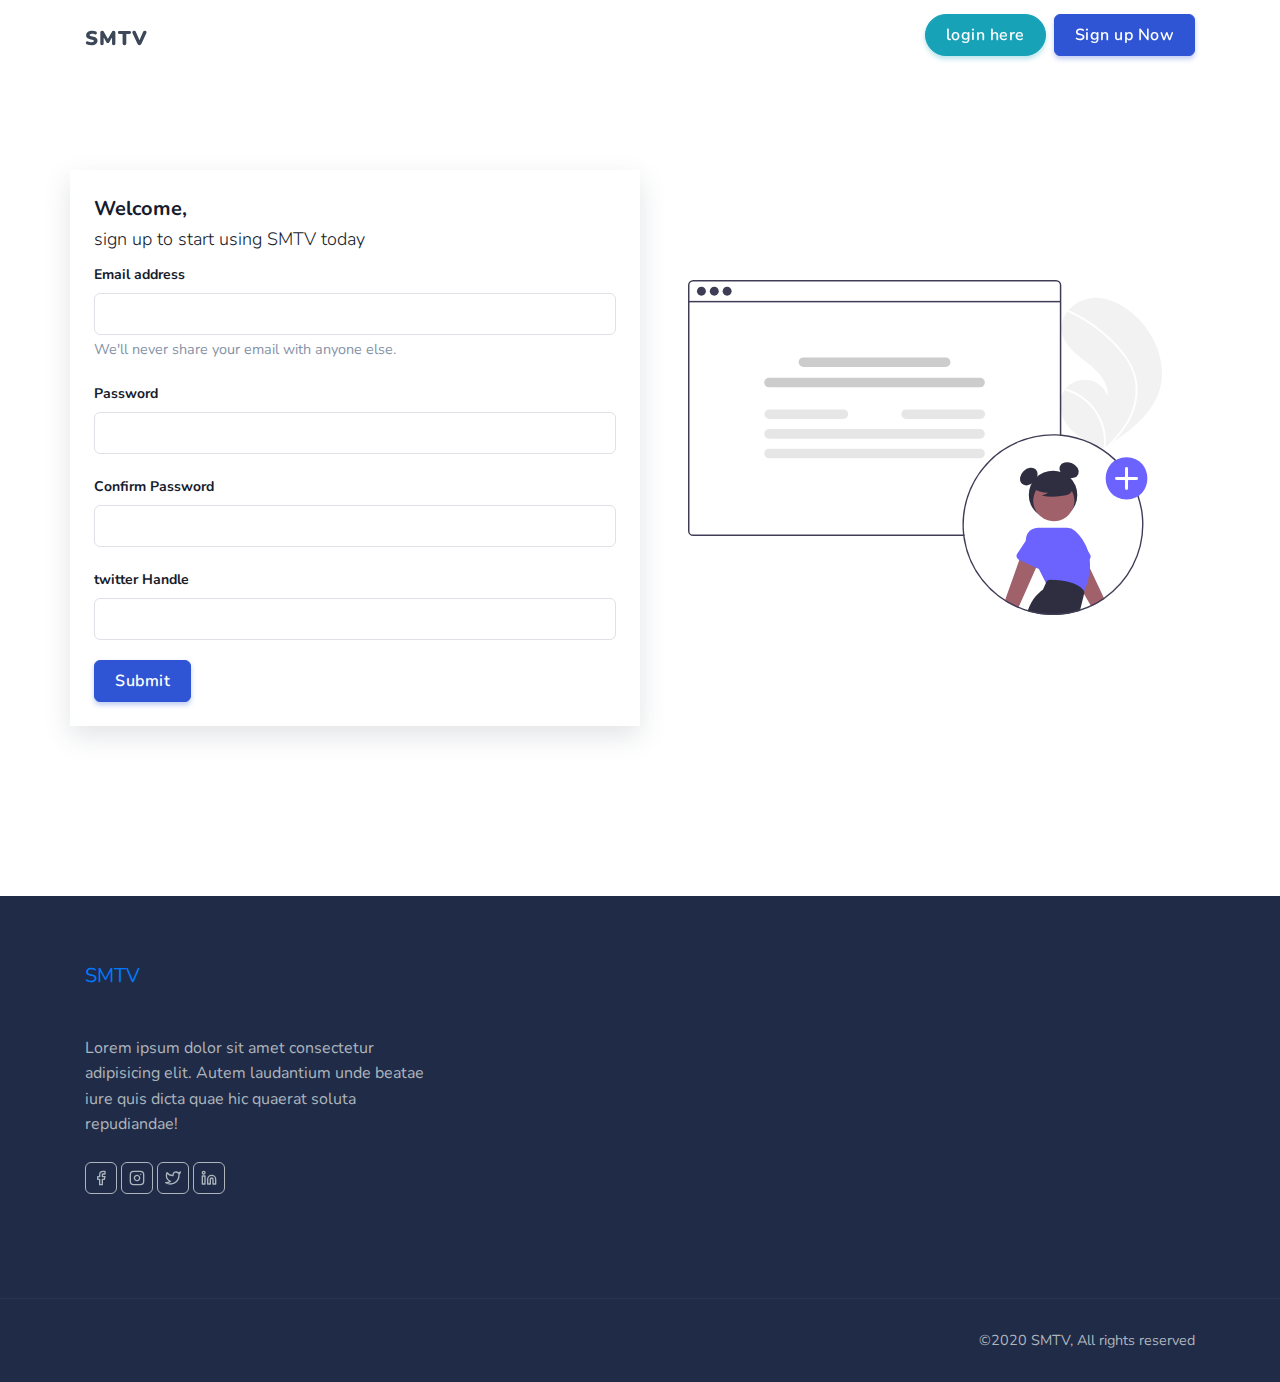
==== Auth.html @ 61b2b0f0 "no blank" ====
<!DOCTYPE html>
<html lang="en">

<head>
    <meta http-equiv="Content-Type" content="text/html; charset=UTF-8">
    <title>SMTV | Auth</title>
    <meta name="viewport" content="width=device-width, initial-scale=1.0">
    <!-- Bootstrap -->
    <link href="./SMTV_assets/bootstrap.min.css" rel="stylesheet" type="text/css">
    <!-- Icons -->
    <link rel="stylesheet" href="./icons/css/fontawesome-all.min.css">
    <!-- Slider -->
    <link rel="stylesheet" href="./SMTV_assets/owl.carousel.min.css">
    <link rel="stylesheet" href="./SMTV_assets/owl.theme.default.min.css">
    <!-- Main Css -->
    <link href="./Css/style.css" rel="stylesheet" type="text/css" id="theme-opt">
    <link href="./Css/default.css" rel="stylesheet" id="color-opt">
    <style>
        :root {
            --uim-primary-opacity: 1;
            --uim-secondary-opacity: 0.70;
            --uim-tertiary-opacity: 0.50;
            --uim-quaternary-opacity: 0.25;
            --uim-quinary-opacity: 0;
        }

        .uim-svg {
            display: inline-block;
            height: 1em;
            vertical-align: -0.125em;
            font-size: inherit;
            fill: var(--uim-color, currentColor);
        }

        .uim-svg svg {
            display: inline-block;
        }

        .uim-primary {
            opacity: var(--uim-primary-opacity);
        }

        .uim-secondary {
            opacity: var(--uim-secondary-opacity);
        }

        .uim-tertiary {
            opacity: var(--uim-tertiary-opacity);
        }

        .uim-quaternary {
            opacity: var(--uim-quaternary-opacity);
        }

        .uim-quinary {
            opacity: var(--uim-quinary-opacity);
        }
    </style>
</head>

<body style="overflow: visible;">
    <!-- Navbar STart -->
    <header id="topnav" class="defaultscroll sticky">
        <div class="container">
            <!-- Logo container-->
            <div>
                <a class="logo" href="./index.html">
                    <h1 class="navbar-brand font-weight-bolder">SMTV</h1>
                </a>
            </div>
            <div class="buy-button">
                <a href="#" class="btn btn-info rounded-pill mr-sm-1" v-if="login_btn" @click="to_login">login here</a>
                <a href="./Auth.html" class="btn btn-primary" v-else @click="to_sign_up">Sign up Now</a>
            </div>
            <!--end login button-->
            <!-- End Logo container-->
            <div class="menu-extras">
                <div class="menu-item">
                    <!-- Mobile menu toggle-->
                    <a class="navbar-toggle">
                        <div class="lines">
                            <span></span>
                            <span></span>
                            <span></span>
                        </div>
                    </a>
                    <!-- End mobile menu toggle-->
                </div>
            </div>

            <div id="navigation">
                <!-- Navigation Menu-->
                <ul class="navigation-menu">
                    <!-- <li><a href="#">Home</a></li> -->
                    <!-- <li><a href="#">Pricing</a></li>
                    <li><a href="#">About</a></li>
                    <li><a href="#">Contact</a></li> -->

                </ul>
                <!--end navigation menu-->
                <div class="buy-menu-btn d-none">
                    <a href="#" class="btn btn-info rounded-lg m-0">login here</a><br><br>
                    <a href="./Auth.html" class="btn btn-primary m-0">Sign up
                        Now</a>
                </div>
                <!--end login button-->
            </div>
            <!--end navigation-->
        </div>
        <!--end container-->
    </header>
    <!--end header-->
    <!-- Navbar End -->

    <!-- Hero Start -->
    <section class="bg-half-170 d-table w-100">
        <div class="container" id="app">
            <div class="row align-items-center">
                <div class="col-md-6 shadow-lg p-4" v-show="sign_up_con">
                 <h3 class="lead font-weight-bold">Welcome,<br>
                 <span class="small font-weight-light">sign up to start using SMTV today</span></h3>
                    <form>
                        <div class="form-group">
                            <label for="exampleInputEmail1">Email address</label>
                            <input type="email" class="form-control">
                            <small id="emailHelp" class="form-text text-muted">We'll never share your email with anyone else.</small>
                        </div>
                        <div class="form-group">
                            <label for="exampleInputPassword1">Password</label>
                            <input type="password" class="form-control">
                        </div>
                        <div class="form-group">
                            <label for="exampleInputPassword1">Confirm Password</label>
                            <input type="password" class="form-control" >
                        </div>
                        <div class="form-group">
                            <label for="exampleInputPassword1">twitter Handle</label>
                            <input type="text" class="form-control" >
                        </div>
                        
                        <button type="submit" class="btn btn-primary">Submit</button>
                    </form>
                </div>
                <!--end col for sign up-->

                 <div class="col-md-6 shadow-lg p-4" v-show="login_con">
                 <h3 class="lead font-weight-bold">Hello,<br>
                 <span class="small font-weight-light">Login to start using SMTV today</span></h3>
                    <form>
                        <div class="form-group">
                            <label for="exampleInputEmail1">Email address</label>
                            <input type="email" class="form-control">
                        </div>
                        <div class="form-group">
                            <label for="exampleInputPassword1">Password</label>
                            <input type="password" class="form-control">
                        </div>
                        
                        <button type="submit" class="btn btn-info">Login</button>
                    </form>
                </div>
                <!--end col for log in-->

                <div class="col-md-6 p-5">
                    <img src="./images/undraw_Add_user_re_5oib.svg" class="img-fluid" alt="">
                </div>
                <!--end col-->
            </div>
            <!--end row-->
        </div>
        <!--end container-->
    </section>
    <!--end section-->
  

    <!-- Footer Start -->
    <footer class="footer">
        <div class="container">
            <div class="row">
                <div class="col-lg-4 col-12 mb-0 mb-md-4 pb-0 pb-md-2">
                    <a href="./index.html" class="logo-footer">
                        <p class="navbar-brand">SMTV</p>
                    </a>
                    <p class="mt-4">Lorem ipsum dolor sit amet consectetur adipisicing elit. Autem laudantium unde
                        beatae iure quis dicta quae hic quaerat soluta repudiandae!</p>
                    <ul class="list-unstyled social-icon social mb-0 mt-4">
                        <li class="list-inline-item"><a href="javascript:void(0)" class="rounded"><svg
                                    xmlns="http://www.w3.org/2000/svg" width="24" height="24" viewBox="0 0 24 24"
                                    fill="none" stroke="currentColor" stroke-width="2" stroke-linecap="round"
                                    stroke-linejoin="round" class="feather feather-facebook fea icon-sm fea-social">
                                    <path d="M18 2h-3a5 5 0 0 0-5 5v3H7v4h3v8h4v-8h3l1-4h-4V7a1 1 0 0 1 1-1h3z"></path>
                                </svg></a></li>
                        <li class="list-inline-item"><a href="javascript:void(0)" class="rounded"><svg
                                    xmlns="http://www.w3.org/2000/svg" width="24" height="24" viewBox="0 0 24 24"
                                    fill="none" stroke="currentColor" stroke-width="2" stroke-linecap="round"
                                    stroke-linejoin="round" class="feather feather-instagram fea icon-sm fea-social">
                                    <rect x="2" y="2" width="20" height="20" rx="5" ry="5"></rect>
                                    <path d="M16 11.37A4 4 0 1 1 12.63 8 4 4 0 0 1 16 11.37z"></path>
                                    <line x1="17.5" y1="6.5" x2="17.51" y2="6.5"></line>
                                </svg></a></li>
                        <li class="list-inline-item"><a href="javascript:void(0)" class="rounded"><svg
                                    xmlns="http://www.w3.org/2000/svg" width="24" height="24" viewBox="0 0 24 24"
                                    fill="none" stroke="currentColor" stroke-width="2" stroke-linecap="round"
                                    stroke-linejoin="round" class="feather feather-twitter fea icon-sm fea-social">
                                    <path
                                        d="M23 3a10.9 10.9 0 0 1-3.14 1.53 4.48 4.48 0 0 0-7.86 3v1A10.66 10.66 0 0 1 3 4s-4 9 5 13a11.64 11.64 0 0 1-7 2c9 5 20 0 20-11.5a4.5 4.5 0 0 0-.08-.83A7.72 7.72 0 0 0 23 3z">
                                    </path>
                                </svg></a></li>
                        <li class="list-inline-item"><a href="javascript:void(0)" class="rounded"><svg
                                    xmlns="http://www.w3.org/2000/svg" width="24" height="24" viewBox="0 0 24 24"
                                    fill="none" stroke="currentColor" stroke-width="2" stroke-linecap="round"
                                    stroke-linejoin="round" class="feather feather-linkedin fea icon-sm fea-social">
                                    <path
                                        d="M16 8a6 6 0 0 1 6 6v7h-4v-7a2 2 0 0 0-2-2 2 2 0 0 0-2 2v7h-4v-7a6 6 0 0 1 6-6z">
                                    </path>
                                    <rect x="2" y="9" width="4" height="12"></rect>
                                    <circle cx="4" cy="4" r="2"></circle>
                                </svg></a></li>
                    </ul>
                    <!--end icon-->
                </div>
                <!--end col-->

                <!--end col-->
            </div>
            <!--end row-->
        </div>
        <!--end container-->
    </footer>
    <!--end footer-->
    <footer class="footer footer-bar">
        <div class="container text-center">
            <div class="row align-items-center">
                <div class="col-sm-12">
                    <div class="text-sm-right">
                        <p class="mb-0 small">©2020 SMTV, All rights reserved</p>
                    </div>
                </div>
                <!--end col-->


                <!--end col-->
            </div>
            <!--end row-->
        </div>
        <!--end container-->
    </footer>
    <!--end footer-->
    <!-- Footer End -->




    <!-- javascript -->
    <script src="./SMTV_assets/jquery-3.5.1.min.js.download"></script>
    <script src="./SMTV_assets/bootstrap.bundle.min.js.download">
    </script>
    <script src="./SMTV_assets/jquery.easing.min.js.download"></script>
    <script src="./SMTV_assets/scrollspy.min.js.download"></script>
    <!-- SLIDER -->
    <script src="./SMTV_assets/owl.carousel.min.js.download"></script>
    <script src="./SMTV_assets/owl.init.js.download"></script>
    <!-- Icons -->
    <script src="./SMTV_assets/feather.min.js.download"></script>
    <script src="./SMTV_assets/bundle.js.download"></script>
    <!-- Switcher -->
    <script src="./SMTV_assets/switcher.js.download"></script>
    <!-- Main Js -->
    <script src="./SMTV_assets/app.js.download"></script>
    <script src="./js/vue.js"></script>
    <script src="./js/spine.js"></script>

</body>

</html>
---- Css/style.css ----
@import url("https://fonts.googleapis.com/css?family=Nunito:300,400,600,700&display=swap");
.bg-primary {
  background-color: #2f55d4 !important;
}

.bg-soft-primary {
  background-color: rgba(47, 85, 212, 0.2) !important;
  border: 1px solid rgba(47, 85, 212, 0.2) !important;
  color: #2f55d4 !important;
}

.text-primary {
  color: #2f55d4 !important;
}

a {
  -webkit-transition: all 0.5s ease;
  transition: all 0.5s ease;
}

a.text-primary:hover, a.text-primary:focus {
  color: #284bc1 !important;
}

.bg-secondary {
  background-color: #5a6d90 !important;
}

.bg-soft-secondary {
  background-color: rgba(90, 109, 144, 0.2) !important;
  border: 1px solid rgba(90, 109, 144, 0.2) !important;
  color: #5a6d90 !important;
}

.text-secondary {
  color: #5a6d90 !important;
}

a {
  -webkit-transition: all 0.5s ease;
  transition: all 0.5s ease;
}

a.text-secondary:hover, a.text-secondary:focus {
  color: #506180 !important;
}

.bg-success {
  background-color: #2eca8b !important;
}

.bg-soft-success {
  background-color: rgba(46, 202, 139, 0.2) !important;
  border: 1px solid rgba(46, 202, 139, 0.2) !important;
  color: #2eca8b !important;
}

.text-success {
  color: #2eca8b !important;
}

a {
  -webkit-transition: all 0.5s ease;
  transition: all 0.5s ease;
}

a.text-success:hover, a.text-success:focus {
  color: #29b57d !important;
}

.bg-warning {
  background-color: #f17425 !important;
}

.bg-soft-warning {
  background-color: rgba(241, 116, 37, 0.2) !important;
  border: 1px solid rgba(241, 116, 37, 0.2) !important;
  color: #f17425 !important;
}

.text-warning {
  color: #f17425 !important;
}

a {
  -webkit-transition: all 0.5s ease;
  transition: all 0.5s ease;
}

a.text-warning:hover, a.text-warning:focus {
  color: #ed650f !important;
}

.bg-info {
  background-color: #17a2b8 !important;
}

.bg-soft-info {
  background-color: rgba(23, 162, 184, 0.2) !important;
  border: 1px solid rgba(23, 162, 184, 0.2) !important;
  color: #17a2b8 !important;
}

.text-info {
  color: #17a2b8 !important;
}

a {
  -webkit-transition: all 0.5s ease;
  transition: all 0.5s ease;
}

a.text-info:hover, a.text-info:focus {
  color: #148ea1 !important;
}

.bg-danger {
  background-color: #e43f52 !important;
}

.bg-soft-danger {
  background-color: rgba(228, 63, 82, 0.2) !important;
  border: 1px solid rgba(228, 63, 82, 0.2) !important;
  color: #e43f52 !important;
}

.text-danger {
  color: #e43f52 !important;
}

a {
  -webkit-transition: all 0.5s ease;
  transition: all 0.5s ease;
}

a.text-danger:hover, a.text-danger:focus {
  color: #e1293e !important;
}

.bg-dark {
  background-color: #3c4858 !important;
}

.bg-soft-dark {
  background-color: rgba(60, 72, 88, 0.2) !important;
  border: 1px solid rgba(60, 72, 88, 0.2) !important;
  color: #3c4858 !important;
}

.text-dark {
  color: #3c4858 !important;
}

a {
  -webkit-transition: all 0.5s ease;
  transition: all 0.5s ease;
}

a.text-dark:hover, a.text-dark:focus {
  color: #323c49 !important;
}

.bg-muted {
  background-color: #8492a6 !important;
}

.bg-soft-muted {
  background-color: rgba(132, 146, 166, 0.2) !important;
  border: 1px solid rgba(132, 146, 166, 0.2) !important;
  color: #8492a6 !important;
}

.text-muted {
  color: #8492a6 !important;
}

a {
  -webkit-transition: all 0.5s ease;
  transition: all 0.5s ease;
}

a.text-muted:hover, a.text-muted:focus {
  color: #75859b !important;
}

.bg-light {
  background-color: #f8f9fc !important;
}

.bg-soft-light {
  background-color: rgba(248, 249, 252, 0.2) !important;
  border: 1px solid rgba(248, 249, 252, 0.2) !important;
  color: #f8f9fc !important;
}

.text-light {
  color: #f8f9fc !important;
}

a {
  -webkit-transition: all 0.5s ease;
  transition: all 0.5s ease;
}

a.text-light:hover, a.text-light:focus {
  color: #e6eaf4 !important;
}

.bg-blue {
  background-color: #2f55d4 !important;
}

.bg-soft-blue {
  background-color: rgba(47, 85, 212, 0.2) !important;
  border: 1px solid rgba(47, 85, 212, 0.2) !important;
  color: #2f55d4 !important;
}

.text-blue {
  color: #2f55d4 !important;
}

a {
  -webkit-transition: all 0.5s ease;
  transition: all 0.5s ease;
}

a.text-blue:hover, a.text-blue:focus {
  color: #284bc1 !important;
}

.bg-footer {
  background-color: #202b47 !important;
}

.bg-soft-footer {
  background-color: rgba(32, 41, 66, 0.2) !important;
  border: 1px solid rgba(32, 41, 66, 0.2) !important;
  color: #202b47 !important;
}

.text-footer {
  color: #202b47 !important;
}

a {
  -webkit-transition: all 0.5s ease;
  transition: all 0.5s ease;
}

a.text-footer:hover, a.text-footer:focus {
  color: #181e30 !important;
}

.bg-black {
  background: #161c2d !important;
}

.list-inline-item:not(:last-child) {
  margin-right: 0px;
  margin-bottom: 5px;
}

.rounded {
  border-radius: 6px !important;
}

.rounded-top {
  border-top-left-radius: 6px !important;
  border-top-right-radius: 6px !important;
}

.rounded-left {
  border-top-left-radius: 6px !important;
  border-bottom-left-radius: 6px !important;
}

.rounded-bottom {
  border-bottom-left-radius: 6px !important;
  border-bottom-right-radius: 6px !important;
}

.rounded-right {
  border-top-right-radius: 6px !important;
  border-bottom-right-radius: 6px !important;
}

.rounded-md {
  border-radius: 10px !important;
}

.rounded-lg {
  border-radius: 30px !important;
}

.border {
  border: 1px solid #e9ecef !important;
}

.border-top {
  border-top: 1px solid #e9ecef !important;
}

.border-bottom {
  border-bottom: 1px solid #e9ecef !important;
}

.border-left {
  border-left: 1px solid #e9ecef !important;
}

.border-right {
  border-right: 1px solid #e9ecef !important;
}

.small, small {
  font-size: 90%;
}

.card .card-body {
  padding: 1.5rem;
}

.component-wrapper .title {
  font-size: 20px;
}

.component-wrapper.sticky-bar li {
  margin-bottom: 6px;
}

.component-wrapper.sticky-bar li:last-child {
  margin-bottom: 0px !important;
}

.component-wrapper.sticky-bar li a {
  -webkit-transition: all 0.5s ease;
  transition: all 0.5s ease;
}

.component-wrapper.sticky-bar li a:hover, .component-wrapper.sticky-bar li a:focus {
  color: #2f55d4 !important;
}

.btn-primary {
  background-color: #2f55d4 !important;
  border: 1px solid #2f55d4 !important;
  color: #ffffff !important;
  -webkit-box-shadow: 0 3px 5px 0 rgba(47, 85, 212, 0.3);
          box-shadow: 0 3px 5px 0 rgba(47, 85, 212, 0.3);
}

.btn-primary:hover, .btn-primary:focus, .btn-primary:active, .btn-primary.active, .btn-primary.focus {
  background-color: #2443ac !important;
  border-color: #2443ac !important;
  color: #ffffff !important;
}

.btn-soft-primary {
  background-color: rgba(47, 85, 212, 0.2) !important;
  border: 1px solid rgba(47, 85, 212, 0.2) !important;
  color: #2f55d4 !important;
  -webkit-box-shadow: 0 3px 5px 0 rgba(47, 85, 212, 0.3);
          box-shadow: 0 3px 5px 0 rgba(47, 85, 212, 0.3);
}

.btn-soft-primary:hover, .btn-soft-primary:focus, .btn-soft-primary:active, .btn-soft-primary.active, .btn-soft-primary.focus {
  background-color: #2f55d4 !important;
  border-color: #2f55d4 !important;
  color: #ffffff !important;
}

.btn-outline-primary {
  border: 1px solid #2f55d4;
  color: #2f55d4;
  background-color: transparent;
}

.btn-outline-primary:hover, .btn-outline-primary:focus, .btn-outline-primary:active, .btn-outline-primary.active, .btn-outline-primary.focus, .btn-outline-primary:not(:disabled):not(.disabled):active {
  background-color: #2f55d4;
  border-color: #2f55d4;
  color: #ffffff !important;
  -webkit-box-shadow: 0 3px 5px 0 rgba(47, 85, 212, 0.3);
          box-shadow: 0 3px 5px 0 rgba(47, 85, 212, 0.3);
}

.btn-secondary {
  background-color: #5a6d90 !important;
  border: 1px solid #5a6d90 !important;
  color: #ffffff !important;
  -webkit-box-shadow: 0 3px 5px 0 rgba(90, 109, 144, 0.3);
          box-shadow: 0 3px 5px 0 rgba(90, 109, 144, 0.3);
}

.btn-secondary:hover, .btn-secondary:focus, .btn-secondary:active, .btn-secondary.active, .btn-secondary.focus {
  background-color: #465571 !important;
  border-color: #465571 !important;
  color: #ffffff !important;
}

.btn-soft-secondary {
  background-color: rgba(90, 109, 144, 0.2) !important;
  border: 1px solid rgba(90, 109, 144, 0.2) !important;
  color: #5a6d90 !important;
  -webkit-box-shadow: 0 3px 5px 0 rgba(90, 109, 144, 0.3);
          box-shadow: 0 3px 5px 0 rgba(90, 109, 144, 0.3);
}

.btn-soft-secondary:hover, .btn-soft-secondary:focus, .btn-soft-secondary:active, .btn-soft-secondary.active, .btn-soft-secondary.focus {
  background-color: #5a6d90 !important;
  border-color: #5a6d90 !important;
  color: #ffffff !important;
}

.btn-outline-secondary {
  border: 1px solid #5a6d90;
  color: #5a6d90;
  background-color: transparent;
}

.btn-outline-secondary:hover, .btn-outline-secondary:focus, .btn-outline-secondary:active, .btn-outline-secondary.active, .btn-outline-secondary.focus, .btn-outline-secondary:not(:disabled):not(.disabled):active {
  background-color: #5a6d90;
  border-color: #5a6d90;
  color: #ffffff !important;
  -webkit-box-shadow: 0 3px 5px 0 rgba(90, 109, 144, 0.3);
          box-shadow: 0 3px 5px 0 rgba(90, 109, 144, 0.3);
}

.btn-success {
  background-color: #2eca8b !important;
  border: 1px solid #2eca8b !important;
  color: #ffffff !important;
  -webkit-box-shadow: 0 3px 5px 0 rgba(46, 202, 139, 0.3);
          box-shadow: 0 3px 5px 0 rgba(46, 202, 139, 0.3);
}

.btn-success:hover, .btn-success:focus, .btn-success:active, .btn-success.active, .btn-success.focus {
  background-color: #25a06e !important;
  border-color: #25a06e !important;
  color: #ffffff !important;
}

.btn-soft-success {
  background-color: rgba(46, 202, 139, 0.2) !important;
  border: 1px solid rgba(46, 202, 139, 0.2) !important;
  color: #2eca8b !important;
  -webkit-box-shadow: 0 3px 5px 0 rgba(46, 202, 139, 0.3);
          box-shadow: 0 3px 5px 0 rgba(46, 202, 139, 0.3);
}

.btn-soft-success:hover, .btn-soft-success:focus, .btn-soft-success:active, .btn-soft-success.active, .btn-soft-success.focus {
  background-color: #2eca8b !important;
  border-color: #2eca8b !important;
  color: #ffffff !important;
}

.btn-outline-success {
  border: 1px solid #2eca8b;
  color: #2eca8b;
  background-color: transparent;
}

.btn-outline-success:hover, .btn-outline-success:focus, .btn-outline-success:active, .btn-outline-success.active, .btn-outline-success.focus, .btn-outline-success:not(:disabled):not(.disabled):active {
  background-color: #2eca8b;
  border-color: #2eca8b;
  color: #ffffff !important;
  -webkit-box-shadow: 0 3px 5px 0 rgba(46, 202, 139, 0.3);
          box-shadow: 0 3px 5px 0 rgba(46, 202, 139, 0.3);
}

.btn-warning {
  background-color: #f17425 !important;
  border: 1px solid #f17425 !important;
  color: #ffffff !important;
  -webkit-box-shadow: 0 3px 5px 0 rgba(241, 116, 37, 0.3);
          box-shadow: 0 3px 5px 0 rgba(241, 116, 37, 0.3);
}

.btn-warning:hover, .btn-warning:focus, .btn-warning:active, .btn-warning.active, .btn-warning.focus {
  background-color: #d55b0e !important;
  border-color: #d55b0e !important;
  color: #ffffff !important;
}

.btn-soft-warning {
  background-color: rgba(241, 116, 37, 0.2) !important;
  border: 1px solid rgba(241, 116, 37, 0.2) !important;
  color: #f17425 !important;
  -webkit-box-shadow: 0 3px 5px 0 rgba(241, 116, 37, 0.3);
          box-shadow: 0 3px 5px 0 rgba(241, 116, 37, 0.3);
}

.btn-soft-warning:hover, .btn-soft-warning:focus, .btn-soft-warning:active, .btn-soft-warning.active, .btn-soft-warning.focus {
  background-color: #f17425 !important;
  border-color: #f17425 !important;
  color: #ffffff !important;
}

.btn-outline-warning {
  border: 1px solid #f17425;
  color: #f17425;
  background-color: transparent;
}

.btn-outline-warning:hover, .btn-outline-warning:focus, .btn-outline-warning:active, .btn-outline-warning.active, .btn-outline-warning.focus, .btn-outline-warning:not(:disabled):not(.disabled):active {
  background-color: #f17425;
  border-color: #f17425;
  color: #ffffff !important;
  -webkit-box-shadow: 0 3px 5px 0 rgba(241, 116, 37, 0.3);
          box-shadow: 0 3px 5px 0 rgba(241, 116, 37, 0.3);
}

.btn-info {
  background-color: #17a2b8 !important;
  border: 1px solid #17a2b8 !important;
  color: #ffffff !important;
  -webkit-box-shadow: 0 3px 5px 0 rgba(23, 162, 184, 0.3);
          box-shadow: 0 3px 5px 0 rgba(23, 162, 184, 0.3);
}

.btn-info:hover, .btn-info:focus, .btn-info:active, .btn-info.active, .btn-info.focus {
  background-color: #117a8b !important;
  border-color: #117a8b !important;
  color: #ffffff !important;
}

.btn-soft-info {
  background-color: rgba(23, 162, 184, 0.2) !important;
  border: 1px solid rgba(23, 162, 184, 0.2) !important;
  color: #17a2b8 !important;
  -webkit-box-shadow: 0 3px 5px 0 rgba(23, 162, 184, 0.3);
          box-shadow: 0 3px 5px 0 rgba(23, 162, 184, 0.3);
}

.btn-soft-info:hover, .btn-soft-info:focus, .btn-soft-info:active, .btn-soft-info.active, .btn-soft-info.focus {
  background-color: #17a2b8 !important;
  border-color: #17a2b8 !important;
  color: #ffffff !important;
}

.btn-outline-info {
  border: 1px solid #17a2b8;
  color: #17a2b8;
  background-color: transparent;
}

.btn-outline-info:hover, .btn-outline-info:focus, .btn-outline-info:active, .btn-outline-info.active, .btn-outline-info.focus, .btn-outline-info:not(:disabled):not(.disabled):active {
  background-color: #17a2b8;
  border-color: #17a2b8;
  color: #ffffff !important;
  -webkit-box-shadow: 0 3px 5px 0 rgba(23, 162, 184, 0.3);
          box-shadow: 0 3px 5px 0 rgba(23, 162, 184, 0.3);
}

.btn-danger {
  background-color: #e43f52 !important;
  border: 1px solid #e43f52 !important;
  color: #ffffff !important;
  -webkit-box-shadow: 0 3px 5px 0 rgba(228, 63, 82, 0.3);
          box-shadow: 0 3px 5px 0 rgba(228, 63, 82, 0.3);
}

.btn-danger:hover, .btn-danger:focus, .btn-danger:active, .btn-danger.active, .btn-danger.focus {
  background-color: #d21e32 !important;
  border-color: #d21e32 !important;
  color: #ffffff !important;
}

.btn-soft-danger {
  background-color: rgba(228, 63, 82, 0.2) !important;
  border: 1px solid rgba(228, 63, 82, 0.2) !important;
  color: #e43f52 !important;
  -webkit-box-shadow: 0 3px 5px 0 rgba(228, 63, 82, 0.3);
          box-shadow: 0 3px 5px 0 rgba(228, 63, 82, 0.3);
}

.btn-soft-danger:hover, .btn-soft-danger:focus, .btn-soft-danger:active, .btn-soft-danger.active, .btn-soft-danger.focus {
  background-color: #e43f52 !important;
  border-color: #e43f52 !important;
  color: #ffffff !important;
}

.btn-outline-danger {
  border: 1px solid #e43f52;
  color: #e43f52;
  background-color: transparent;
}

.btn-outline-danger:hover, .btn-outline-danger:focus, .btn-outline-danger:active, .btn-outline-danger.active, .btn-outline-danger.focus, .btn-outline-danger:not(:disabled):not(.disabled):active {
  background-color: #e43f52;
  border-color: #e43f52;
  color: #ffffff !important;
  -webkit-box-shadow: 0 3px 5px 0 rgba(228, 63, 82, 0.3);
          box-shadow: 0 3px 5px 0 rgba(228, 63, 82, 0.3);
}

.btn-dark {
  background-color: #3c4858 !important;
  border: 1px solid #3c4858 !important;
  color: #ffffff !important;
  -webkit-box-shadow: 0 3px 5px 0 rgba(60, 72, 88, 0.3);
          box-shadow: 0 3px 5px 0 rgba(60, 72, 88, 0.3);
}

.btn-dark:hover, .btn-dark:focus, .btn-dark:active, .btn-dark.active, .btn-dark.focus {
  background-color: #272f3a !important;
  border-color: #272f3a !important;
  color: #ffffff !important;
}

.btn-soft-dark {
  background-color: rgba(60, 72, 88, 0.2) !important;
  border: 1px solid rgba(60, 72, 88, 0.2) !important;
  color: #3c4858 !important;
  -webkit-box-shadow: 0 3px 5px 0 rgba(60, 72, 88, 0.3);
          box-shadow: 0 3px 5px 0 rgba(60, 72, 88, 0.3);
}

.btn-soft-dark:hover, .btn-soft-dark:focus, .btn-soft-dark:active, .btn-soft-dark.active, .btn-soft-dark.focus {
  background-color: #3c4858 !important;
  border-color: #3c4858 !important;
  color: #ffffff !important;
}

.btn-outline-dark {
  border: 1px solid #3c4858;
  color: #3c4858;
  background-color: transparent;
}

.btn-outline-dark:hover, .btn-outline-dark:focus, .btn-outline-dark:active, .btn-outline-dark.active, .btn-outline-dark.focus, .btn-outline-dark:not(:disabled):not(.disabled):active {
  background-color: #3c4858;
  border-color: #3c4858;
  color: #ffffff !important;
  -webkit-box-shadow: 0 3px 5px 0 rgba(60, 72, 88, 0.3);
          box-shadow: 0 3px 5px 0 rgba(60, 72, 88, 0.3);
}

.btn-muted {
  background-color: #8492a6 !important;
  border: 1px solid #8492a6 !important;
  color: #ffffff !important;
  -webkit-box-shadow: 0 3px 5px 0 rgba(132, 146, 166, 0.3);
          box-shadow: 0 3px 5px 0 rgba(132, 146, 166, 0.3);
}

.btn-muted:hover, .btn-muted:focus, .btn-muted:active, .btn-muted.active, .btn-muted.focus {
  background-color: #68788f !important;
  border-color: #68788f !important;
  color: #ffffff !important;
}

.btn-soft-muted {
  background-color: rgba(132, 146, 166, 0.2) !important;
  border: 1px solid rgba(132, 146, 166, 0.2) !important;
  color: #8492a6 !important;
  -webkit-box-shadow: 0 3px 5px 0 rgba(132, 146, 166, 0.3);
          box-shadow: 0 3px 5px 0 rgba(132, 146, 166, 0.3);
}

.btn-soft-muted:hover, .btn-soft-muted:focus, .btn-soft-muted:active, .btn-soft-muted.active, .btn-soft-muted.focus {
  background-color: #8492a6 !important;
  border-color: #8492a6 !important;
  color: #ffffff !important;
}

.btn-outline-muted {
  border: 1px solid #8492a6;
  color: #8492a6;
  background-color: transparent;
}

.btn-outline-muted:hover, .btn-outline-muted:focus, .btn-outline-muted:active, .btn-outline-muted.active, .btn-outline-muted.focus, .btn-outline-muted:not(:disabled):not(.disabled):active {
  background-color: #8492a6;
  border-color: #8492a6;
  color: #ffffff !important;
  -webkit-box-shadow: 0 3px 5px 0 rgba(132, 146, 166, 0.3);
          box-shadow: 0 3px 5px 0 rgba(132, 146, 166, 0.3);
}

.btn-light {
  background-color: #f8f9fc !important;
  border: 1px solid #f8f9fc !important;
  color: #ffffff !important;
  -webkit-box-shadow: 0 3px 5px 0 rgba(248, 249, 252, 0.3);
          box-shadow: 0 3px 5px 0 rgba(248, 249, 252, 0.3);
}

.btn-light:hover, .btn-light:focus, .btn-light:active, .btn-light.active, .btn-light.focus {
  background-color: #d4daed !important;
  border-color: #d4daed !important;
  color: #ffffff !important;
}

.btn-soft-light {
  background-color: rgba(248, 249, 252, 0.2) !important;
  border: 1px solid rgba(248, 249, 252, 0.2) !important;
  color: #f8f9fc !important;
  -webkit-box-shadow: 0 3px 5px 0 rgba(248, 249, 252, 0.3);
          box-shadow: 0 3px 5px 0 rgba(248, 249, 252, 0.3);
}

.btn-soft-light:hover, .btn-soft-light:focus, .btn-soft-light:active, .btn-soft-light.active, .btn-soft-light.focus {
  background-color: #f8f9fc !important;
  border-color: #f8f9fc !important;
  color: #ffffff !important;
}

.btn-outline-light {
  border: 1px solid #f8f9fc;
  color: #f8f9fc;
  background-color: transparent;
}

.btn-outline-light:hover, .btn-outline-light:focus, .btn-outline-light:active, .btn-outline-light.active, .btn-outline-light.focus, .btn-outline-light:not(:disabled):not(.disabled):active {
  background-color: #f8f9fc;
  border-color: #f8f9fc;
  color: #ffffff !important;
  -webkit-box-shadow: 0 3px 5px 0 rgba(248, 249, 252, 0.3);
          box-shadow: 0 3px 5px 0 rgba(248, 249, 252, 0.3);
}

.btn-blue {
  background-color: #2f55d4 !important;
  border: 1px solid #2f55d4 !important;
  color: #ffffff !important;
  -webkit-box-shadow: 0 3px 5px 0 rgba(47, 85, 212, 0.3);
          box-shadow: 0 3px 5px 0 rgba(47, 85, 212, 0.3);
}

.btn-blue:hover, .btn-blue:focus, .btn-blue:active, .btn-blue.active, .btn-blue.focus {
  background-color: #2443ac !important;
  border-color: #2443ac !important;
  color: #ffffff !important;
}

.btn-soft-blue {
  background-color: rgba(47, 85, 212, 0.2) !important;
  border: 1px solid rgba(47, 85, 212, 0.2) !important;
  color: #2f55d4 !important;
  -webkit-box-shadow: 0 3px 5px 0 rgba(47, 85, 212, 0.3);
          box-shadow: 0 3px 5px 0 rgba(47, 85, 212, 0.3);
}

.btn-soft-blue:hover, .btn-soft-blue:focus, .btn-soft-blue:active, .btn-soft-blue.active, .btn-soft-blue.focus {
  background-color: #2f55d4 !important;
  border-color: #2f55d4 !important;
  color: #ffffff !important;
}

.btn-outline-blue {
  border: 1px solid #2f55d4;
  color: #2f55d4;
  background-color: transparent;
}

.btn-outline-blue:hover, .btn-outline-blue:focus, .btn-outline-blue:active, .btn-outline-blue.active, .btn-outline-blue.focus, .btn-outline-blue:not(:disabled):not(.disabled):active {
  background-color: #2f55d4;
  border-color: #2f55d4;
  color: #ffffff !important;
  -webkit-box-shadow: 0 3px 5px 0 rgba(47, 85, 212, 0.3);
          box-shadow: 0 3px 5px 0 rgba(47, 85, 212, 0.3);
}

.btn-footer {
  background-color: #202b47 !important;
  border: 1px solid #202b47 !important;
  color: #ffffff !important;
  -webkit-box-shadow: 0 3px 5px 0 rgba(32, 41, 66, 0.3);
          box-shadow: 0 3px 5px 0 rgba(32, 41, 66, 0.3);
}

.btn-footer:hover, .btn-footer:focus, .btn-footer:active, .btn-footer.active, .btn-footer.focus {
  background-color: #0f131f !important;
  border-color: #0f131f !important;
  color: #ffffff !important;
}

.btn-soft-footer {
  background-color: rgba(32, 41, 66, 0.2) !important;
  border: 1px solid rgba(32, 41, 66, 0.2) !important;
  color: #202b47 !important;
  -webkit-box-shadow: 0 3px 5px 0 rgba(32, 41, 66, 0.3);
          box-shadow: 0 3px 5px 0 rgba(32, 41, 66, 0.3);
}

.btn-soft-footer:hover, .btn-soft-footer:focus, .btn-soft-footer:active, .btn-soft-footer.active, .btn-soft-footer.focus {
  background-color: #202b47 !important;
  border-color: #202b47 !important;
  color: #ffffff !important;
}

.btn-outline-footer {
  border: 1px solid #202b47;
  color: #202b47;
  background-color: transparent;
}

.btn-outline-footer:hover, .btn-outline-footer:focus, .btn-outline-footer:active, .btn-outline-footer.active, .btn-outline-footer.focus, .btn-outline-footer:not(:disabled):not(.disabled):active {
  background-color: #202b47;
  border-color: #202b47;
  color: #ffffff !important;
  -webkit-box-shadow: 0 3px 5px 0 rgba(32, 41, 66, 0.3);
          box-shadow: 0 3px 5px 0 rgba(32, 41, 66, 0.3);
}

.btn {
  padding: 8px 20px;
  outline: none;
  text-decoration: none;
  font-size: 16px;
  letter-spacing: 0.5px;
  -webkit-transition: all 0.3s;
  transition: all 0.3s;
  font-weight: 600;
  border-radius: 6px;
}

.btn:focus {
  -webkit-box-shadow: none !important;
          box-shadow: none !important;
}

.btn.btn-sm {
  padding: 7px 16px;
  font-size: 10px;
}

.btn.btn-lg {
  padding: 14px 30px;
  font-size: 16px;
}

.btn.searchbtn {
  padding: 6px 20px;
}

.btn.btn-pills {
  border-radius: 30px;
}

.btn.btn-light {
  color: #3c4858 !important;
  border: 1px solid #dee2e6 !important;
}

.btn.btn-light:hover, .btn.btn-light:focus, .btn.btn-light:active, .btn.btn-light.active, .btn.btn-light.focus {
  background-color: #d4daed !important;
  color: #3c4858 !important;
}

.btn.btn-soft-light {
  color: rgba(60, 72, 88, 0.5) !important;
  border: 1px solid #dee2e6 !important;
}

.btn.btn-soft-light:hover, .btn.btn-soft-light:focus, .btn.btn-soft-light:active, .btn.btn-soft-light.active, .btn.btn-soft-light.focus {
  color: #3c4858 !important;
}

.btn.btn-outline-light {
  border: 1px solid #dee2e6 !important;
  color: #3c4858 !important;
  background-color: transparent;
}

.btn.btn-outline-light:hover, .btn.btn-outline-light:focus, .btn.btn-outline-light:active, .btn.btn-outline-light.active, .btn.btn-outline-light.focus {
  background-color: #f8f9fc !important;
}

.btn.btn-icon {
  height: 36px;
  width: 36px;
  line-height: 34px;
  padding: 0;
}

.btn.btn-icon .icons {
  height: 16px;
  width: 16px;
  font-size: 16px;
}

.btn.btn-icon.btn-lg {
  height: 48px;
  width: 48px;
  line-height: 46px;
}

.btn.btn-icon.btn-lg .icons {
  height: 20px;
  width: 20px;
  font-size: 20px;
}

.btn.btn-icon.btn-sm {
  height: 30px;
  width: 30px;
  line-height: 28px;
}

button:not(:disabled) {
  outline: none;
}

.shadow {
  -webkit-box-shadow: 0 0 3px rgba(60, 72, 88, 0.15) !important;
          box-shadow: 0 0 3px rgba(60, 72, 88, 0.15) !important;
}

.shadow-lg {
  -webkit-box-shadow: 0 10px 25px rgba(60, 72, 88, 0.15) !important;
          box-shadow: 0 10px 25px rgba(60, 72, 88, 0.15) !important;
}

.shadow-md {
  -webkit-box-shadow: 0 5px 13px rgba(60, 72, 88, 0.2) !important;
          box-shadow: 0 5px 13px rgba(60, 72, 88, 0.2) !important;
}

.badge-primary {
  background-color: #2f55d4 !important;
  color: #ffffff !important;
}

.badge-outline-primary {
  background-color: transparent !important;
  color: #2f55d4 !important;
  border: 1px solid #2f55d4 !important;
}

.badge-secondary {
  background-color: #5a6d90 !important;
  color: #ffffff !important;
}

.badge-outline-secondary {
  background-color: transparent !important;
  color: #5a6d90 !important;
  border: 1px solid #5a6d90 !important;
}

.badge-success {
  background-color: #2eca8b !important;
  color: #ffffff !important;
}

.badge-outline-success {
  background-color: transparent !important;
  color: #2eca8b !important;
  border: 1px solid #2eca8b !important;
}

.badge-warning {
  background-color: #f17425 !important;
  color: #ffffff !important;
}

.badge-outline-warning {
  background-color: transparent !important;
  color: #f17425 !important;
  border: 1px solid #f17425 !important;
}

.badge-info {
  background-color: #17a2b8 !important;
  color: #ffffff !important;
}

.badge-outline-info {
  background-color: transparent !important;
  color: #17a2b8 !important;
  border: 1px solid #17a2b8 !important;
}

.badge-danger {
  background-color: #e43f52 !important;
  color: #ffffff !important;
}

.badge-outline-danger {
  background-color: transparent !important;
  color: #e43f52 !important;
  border: 1px solid #e43f52 !important;
}

.badge-dark {
  background-color: #3c4858 !important;
  color: #ffffff !important;
}

.badge-outline-dark {
  background-color: transparent !important;
  color: #3c4858 !important;
  border: 1px solid #3c4858 !important;
}

.badge-muted {
  background-color: #8492a6 !important;
  color: #ffffff !important;
}

.badge-outline-muted {
  background-color: transparent !important;
  color: #8492a6 !important;
  border: 1px solid #8492a6 !important;
}

.badge-light {
  background-color: #f8f9fc !important;
  color: #ffffff !important;
}

.badge-outline-light {
  background-color: transparent !important;
  color: #f8f9fc !important;
  border: 1px solid #f8f9fc !important;
}

.badge-blue {
  background-color: #2f55d4 !important;
  color: #ffffff !important;
}

.badge-outline-blue {
  background-color: transparent !important;
  color: #2f55d4 !important;
  border: 1px solid #2f55d4 !important;
}

.badge-footer {
  background-color: #202b47 !important;
  color: #ffffff !important;
}

.badge-outline-footer {
  background-color: transparent !important;
  color: #202b47 !important;
  border: 1px solid #202b47 !important;
}

.badge {
  padding: 5px 8px;
  border-radius: 3px;
  letter-spacing: 0.5px;
}

.badge.badge-light {
  color: #3c4858 !important;
  background-color: #f8f9fc !important;
}

.badge.badge-outline-light {
  color: #3c4858 !important;
  border: 1px solid #b1bcdd !important;
  background-color: transparent !important;
}

.badge.badge-pill {
  border-radius: 12px;
}

.badge:focus, .badge.focus {
  -webkit-box-shadow: none !important;
          box-shadow: none !important;
}

.dropdown-primary .dropdown-menu .dropdown-item:hover, .dropdown-primary .dropdown-menu .dropdown-item.active, .dropdown-primary .dropdown-menu .dropdown-item:active, .dropdown-primary .dropdown-menu .dropdown-item.focus, .dropdown-primary .dropdown-menu .dropdown-item:focus {
  background-color: transparent;
  color: #2f55d4 !important;
}

.dropdown-secondary .dropdown-menu .dropdown-item:hover, .dropdown-secondary .dropdown-menu .dropdown-item.active, .dropdown-secondary .dropdown-menu .dropdown-item:active, .dropdown-secondary .dropdown-menu .dropdown-item.focus, .dropdown-secondary .dropdown-menu .dropdown-item:focus {
  background-color: transparent;
  color: #5a6d90 !important;
}

.dropdown-success .dropdown-menu .dropdown-item:hover, .dropdown-success .dropdown-menu .dropdown-item.active, .dropdown-success .dropdown-menu .dropdown-item:active, .dropdown-success .dropdown-menu .dropdown-item.focus, .dropdown-success .dropdown-menu .dropdown-item:focus {
  background-color: transparent;
  color: #2eca8b !important;
}

.dropdown-warning .dropdown-menu .dropdown-item:hover, .dropdown-warning .dropdown-menu .dropdown-item.active, .dropdown-warning .dropdown-menu .dropdown-item:active, .dropdown-warning .dropdown-menu .dropdown-item.focus, .dropdown-warning .dropdown-menu .dropdown-item:focus {
  background-color: transparent;
  color: #f17425 !important;
}

.dropdown-info .dropdown-menu .dropdown-item:hover, .dropdown-info .dropdown-menu .dropdown-item.active, .dropdown-info .dropdown-menu .dropdown-item:active, .dropdown-info .dropdown-menu .dropdown-item.focus, .dropdown-info .dropdown-menu .dropdown-item:focus {
  background-color: transparent;
  color: #17a2b8 !important;
}

.dropdown-danger .dropdown-menu .dropdown-item:hover, .dropdown-danger .dropdown-menu .dropdown-item.active, .dropdown-danger .dropdown-menu .dropdown-item:active, .dropdown-danger .dropdown-menu .dropdown-item.focus, .dropdown-danger .dropdown-menu .dropdown-item:focus {
  background-color: transparent;
  color: #e43f52 !important;
}

.dropdown-dark .dropdown-menu .dropdown-item:hover, .dropdown-dark .dropdown-menu .dropdown-item.active, .dropdown-dark .dropdown-menu .dropdown-item:active, .dropdown-dark .dropdown-menu .dropdown-item.focus, .dropdown-dark .dropdown-menu .dropdown-item:focus {
  background-color: transparent;
  color: #3c4858 !important;
}

.dropdown-muted .dropdown-menu .dropdown-item:hover, .dropdown-muted .dropdown-menu .dropdown-item.active, .dropdown-muted .dropdown-menu .dropdown-item:active, .dropdown-muted .dropdown-menu .dropdown-item.focus, .dropdown-muted .dropdown-menu .dropdown-item:focus {
  background-color: transparent;
  color: #8492a6 !important;
}

.dropdown-light .dropdown-menu .dropdown-item:hover, .dropdown-light .dropdown-menu .dropdown-item.active, .dropdown-light .dropdown-menu .dropdown-item:active, .dropdown-light .dropdown-menu .dropdown-item.focus, .dropdown-light .dropdown-menu .dropdown-item:focus {
  background-color: transparent;
  color: #f8f9fc !important;
}

.dropdown-blue .dropdown-menu .dropdown-item:hover, .dropdown-blue .dropdown-menu .dropdown-item.active, .dropdown-blue .dropdown-menu .dropdown-item:active, .dropdown-blue .dropdown-menu .dropdown-item.focus, .dropdown-blue .dropdown-menu .dropdown-item:focus {
  background-color: transparent;
  color: #2f55d4 !important;
}

.dropdown-footer .dropdown-menu .dropdown-item:hover, .dropdown-footer .dropdown-menu .dropdown-item.active, .dropdown-footer .dropdown-menu .dropdown-item:active, .dropdown-footer .dropdown-menu .dropdown-item.focus, .dropdown-footer .dropdown-menu .dropdown-item:focus {
  background-color: transparent;
  color: #202b47 !important;
}

.btn-group .dropdown-toggle:after {
  content: "";
  position: relative;
  right: -4px;
  top: -2px;
  border: solid #ffffff;
  border-radius: 0.5px;
  border-width: 0 2px 2px 0;
  padding: 3px;
  -webkit-transform: rotate(45deg);
          transform: rotate(45deg);
  margin-left: 0;
  vertical-align: 0;
}

.btn-group .dropdown-menu {
  margin-top: 10px;
  border: 0;
  border-radius: 5px;
  -webkit-box-shadow: 0 0 3px rgba(60, 72, 88, 0.15);
          box-shadow: 0 0 3px rgba(60, 72, 88, 0.15);
}

.btn-group .dropdown-menu:before {
  content: "";
  position: absolute;
  top: 2px;
  left: 45px;
  -webkit-box-sizing: border-box;
          box-sizing: border-box;
  border: 7px solid #495057;
  border-radius: 0.5px;
  border-color: transparent transparent #ffffff #ffffff;
  -webkit-transform-origin: 0 0;
          transform-origin: 0 0;
  -webkit-transform: rotate(135deg);
          transform: rotate(135deg);
  -webkit-box-shadow: -2px 2px 2px -1px rgba(22, 28, 45, 0.15);
          box-shadow: -2px 2px 2px -1px rgba(22, 28, 45, 0.15);
}

.alert-primary {
  background-color: rgba(47, 85, 212, 0.9);
  color: #ffffff;
  border-color: #2f55d4;
}

.alert-primary .alert-link {
  color: #122258;
}

.alert-outline-primary {
  background-color: #ffffff;
  color: #2f55d4;
  border-color: #2f55d4;
}

.alert-secondary {
  background-color: rgba(90, 109, 144, 0.9);
  color: #ffffff;
  border-color: #5a6d90;
}

.alert-secondary .alert-link {
  color: #1f2632;
}

.alert-outline-secondary {
  background-color: #ffffff;
  color: #5a6d90;
  border-color: #5a6d90;
}

.alert-success {
  background-color: rgba(46, 202, 139, 0.9);
  color: #ffffff;
  border-color: #2eca8b;
}

.alert-success .alert-link {
  color: #124d35;
}

.alert-outline-success {
  background-color: #ffffff;
  color: #2eca8b;
  border-color: #2eca8b;
}

.alert-warning {
  background-color: rgba(241, 116, 37, 0.9);
  color: #ffffff;
  border-color: #f17425;
}

.alert-warning .alert-link {
  color: #753208;
}

.alert-outline-warning {
  background-color: #ffffff;
  color: #f17425;
  border-color: #f17425;
}

.alert-info {
  background-color: rgba(23, 162, 184, 0.9);
  color: #ffffff;
  border-color: #17a2b8;
}

.alert-info .alert-link {
  color: #062a30;
}

.alert-outline-info {
  background-color: #ffffff;
  color: #17a2b8;
  border-color: #17a2b8;
}

.alert-danger {
  background-color: rgba(228, 63, 82, 0.9);
  color: #ffffff;
  border-color: #e43f52;
}

.alert-danger .alert-link {
  color: #79111d;
}

.alert-outline-danger {
  background-color: #ffffff;
  color: #e43f52;
  border-color: #e43f52;
}

.alert-dark {
  background-color: rgba(60, 72, 88, 0.9);
  color: #ffffff;
  border-color: #3c4858;
}

.alert-dark .alert-link {
  color: black;
}

.alert-outline-dark {
  background-color: #ffffff;
  color: #3c4858;
  border-color: #3c4858;
}

.alert-muted {
  background-color: rgba(132, 146, 166, 0.9);
  color: #ffffff;
  border-color: #8492a6;
}

.alert-muted .alert-link {
  color: #3d4654;
}

.alert-outline-muted {
  background-color: #ffffff;
  color: #8492a6;
  border-color: #8492a6;
}

.alert-light {
  background-color: rgba(248, 249, 252, 0.9);
  color: #ffffff;
  border-color: #f8f9fc;
}

.alert-light .alert-link {
  color: #8d9dce;
}

.alert-outline-light {
  background-color: #ffffff;
  color: #f8f9fc;
  border-color: #f8f9fc;
}

.alert-blue {
  background-color: rgba(47, 85, 212, 0.9);
  color: #ffffff;
  border-color: #2f55d4;
}

.alert-blue .alert-link {
  color: #122258;
}

.alert-outline-blue {
  background-color: #ffffff;
  color: #2f55d4;
  border-color: #2f55d4;
}

.alert-footer {
  background-color: rgba(32, 41, 66, 0.9);
  color: #ffffff;
  border-color: #202b47;
}

.alert-footer .alert-link {
  color: black;
}

.alert-outline-footer {
  background-color: #ffffff;
  color: #202b47;
  border-color: #202b47;
}

.alert {
  padding: 8px 15px;
  border-radius: 6px;
  font-size: 14px;
}

.alert.alert-light {
  background-color: #f8f9fc;
  color: #3c4858;
  border-color: #dee2e6;
}

.alert.alert-dismissible {
  padding-right: 30px;
}

.alert.alert-dismissible .close {
  top: -2px;
  right: -10px;
  font-size: 16px !important;
}

.alert.alert-pills {
  border-radius: 30px;
  display: inline-block;
}

.alert.alert-pills .content {
  font-weight: 600;
}

.page-next-level .title {
  font-size: 28px;
  letter-spacing: 1px;
}

.page-next-level .page-next {
  position: relative;
  top: 110px;
  z-index: 99;
}

.breadcrumb {
  letter-spacing: 0.5px;
  padding: 8px 24px;
  display: block;
}

.breadcrumb .breadcrumb-item {
  text-transform: uppercase;
  font-size: 14px;
  font-weight: 700;
  padding-left: 0;
  display: inline-block;
}

.breadcrumb .breadcrumb-item a {
  color: #3c4858;
}

.breadcrumb .breadcrumb-item a:hover {
  color: #2f55d4;
}

.breadcrumb .breadcrumb-item.active {
  color: #2f55d4;
}

.breadcrumb .breadcrumb-item:before {
  content: "";
}

.breadcrumb .breadcrumb-item:after {
  content: "\F0142" !important;
  font-size: 14px;
  color: #3c4858;
  font-family: 'Material Design Icons';
  padding-left: 5px;
}

.breadcrumb .breadcrumb-item:last-child:after {
  display: none;
}

.pagination .page-item:first-child .page-link {
  border-top-left-radius: 30px;
  border-bottom-left-radius: 30px;
}

.pagination .page-item:last-child .page-link {
  border-top-right-radius: 30px;
  border-bottom-right-radius: 30px;
}

.pagination .page-item .page-link {
  color: #3c4858;
  border: 1px solid #dee2e6;
  padding: 10px 15px;
  font-size: 14px;
}

.pagination .page-item .page-link:focus {
  -webkit-box-shadow: none;
          box-shadow: none;
}

.pagination .page-item .page-link:hover {
  color: #ffffff;
  background: rgba(47, 85, 212, 0.9);
  border-color: rgba(47, 85, 212, 0.9);
}

.pagination .page-item.active .page-link {
  color: #ffffff;
  background: #2f55d4 !important;
  border-color: #2f55d4;
  cursor: not-allowed;
}

.avatar.avatar-ex-sm {
  max-height: 25px;
}

.avatar.avatar-md-sm {
  height: 45px;
  width: 45px;
}

.avatar.avatar-small {
  height: 65px;
  width: 65px;
}

.avatar.avatar-md-md {
  height: 80px;
  width: 80px;
}

.avatar.avatar-medium {
  height: 110px;
  width: 110px;
}

.avatar.avatar-large {
  height: 140px;
  width: 140px;
}

.avatar.avatar-ex-large {
  height: 180px;
  width: 180px;
}

.faq-container .question {
  font-size: 20px;
}

.faq-content .card .faq .card-header {
  padding-right: 40px !important;
}

.faq-content .card a.faq[data-toggle=collapse] {
  background-color: #ffffff;
  color: #2f55d4;
  -webkit-transition: all 0.5s;
  transition: all 0.5s;
}

.faq-content .card a.faq[data-toggle=collapse]:before {
  content: '\F0143';
  display: block;
  font-family: 'Material Design Icons';
  font-size: 18px;
  color: #3c4858;
  position: absolute;
  right: 20px;
  top: 50%;
  -webkit-transform: translateY(-50%);
          transform: translateY(-50%);
  -webkit-transition: all 0.5s ease;
  transition: all 0.5s ease;
}

.faq-content .card a.faq[data-toggle=collapse].collapsed {
  background-color: #ffffff;
  color: #3c4858 !important;
  -webkit-transition: all 0.5s;
  transition: all 0.5s;
}

.faq-content .card a.faq[data-toggle=collapse].collapsed:before {
  top: 15px;
  -webkit-transform: rotate(180deg);
          transform: rotate(180deg);
  color: #3c4858 !important;
}

.faq-content .card .title {
  font-size: 16px;
}

.nav-pills {
  margin-bottom: 15px;
  background: #f4f6fa;
}

.nav-pills .nav-link {
  color: #495057 !important;
  padding: 5px;
  -webkit-transition: all 0.5s ease;
  transition: all 0.5s ease;
}

.nav-pills .nav-link.active {
  background: #2f55d4;
  color: #ffffff !important;
}

.nav-pills .nav-link.active .tab-para {
  color: rgba(255, 255, 255, 0.65) !important;
}

.nav-pills a .title {
  font-size: 17px;
  font-weight: 700;
}

.progress-box .title {
  font-size: 15px;
}

.progress-box .progress {
  height: 8px;
  overflow: visible;
}

.progress-box .progress .progress-bar {
  border-radius: 6px;
  -webkit-animation: animate-positive 3s;
          animation: animate-positive 3s;
  overflow: visible !important;
}

.progress-box .progress .progress-value {
  position: absolute;
  top: -25px;
  right: -15px;
  font-size: 13px;
}

@-webkit-keyframes animate-positive {
  0% {
    width: 0;
  }
}

@keyframes animate-positive {
  0% {
    width: 0;
  }
}

.blockquote {
  border-left: 3px solid #dee2e6;
  border-radius: 6px;
  font-size: 16px;
}

.form-group {
  margin-bottom: 20px;
}

.form-group label {
  font-size: 14px;
  font-weight: 700;
}

.form-group .form-control {
  -webkit-box-shadow: none;
          box-shadow: none;
  background-color: #ffffff;
  border: 1px solid #dee2e6;
  color: #3c4858;
  height: 42px;
  font-size: 13px;
  border-radius: 6px;
  -webkit-transition: all 0.5s ease;
  transition: all 0.5s ease;
}

.form-group .form-control:focus, .form-group .form-control.active {
  border-color: #2f55d4;
}

.form-group textarea {
  height: 120px !important;
}

.form-group textarea.form-control {
  line-height: 25px;
}

.form-control:disabled, .form-control[readonly] {
  background-color: transparent;
  opacity: 1;
}

.custom-control-input:checked ~ .custom-control-label:before {
  color: #ffffff;
  border-color: #2f55d4;
  background-color: #2f55d4;
}

.custom-control-input:focus ~ .custom-control-label::before,
.form-control:focus {
  -webkit-box-shadow: none;
          box-shadow: none;
  border-color: #2f55d4;
}

.custom-control-label {
  cursor: pointer;
}

.custom-control-label:before, .custom-control-label:after {
  top: 2px;
}

.custom-switch .custom-control-label:after {
  top: 4px;
}

.subcribe-form input {
  padding: 14px 20px;
  width: 100%;
  color: #3c4858 !important;
  border: none;
  outline: none !important;
  padding-right: 160px;
  padding-left: 30px;
  background-color: rgba(255, 255, 255, 0.8);
}

.subcribe-form button {
  position: absolute;
  top: 6px;
  right: 6px;
  outline: none !important;
}

.subcribe-form form {
  position: relative;
  max-width: 600px;
  margin: 0px auto;
}

.table-responsive {
  display: block;
  width: 100%;
  overflow-x: auto;
  -webkit-overflow-scrolling: touch;
}

.table-responsive .table td,
.table-responsive .table th {
  vertical-align: middle;
}

.table-responsive .table-center th {
  vertical-align: middle !important;
}

.table-responsive .table-center tbody tr:hover {
  color: #3c4858;
  background-color: #f8f9fa;
}

.table-responsive .table-center.invoice-tb th,
.table-responsive .table-center.invoice-tb td {
  text-align: end;
}

.modal-open {
  padding-right: 0 !important;
}

#preloader {
  position: fixed;
  top: 0;
  left: 0;
  right: 0;
  bottom: 0;
  background-image: linear-gradient(45deg, #ffffff, #ffffff);
  z-index: 9999999;
}

#preloader #status {
  position: absolute;
  left: 0;
  right: 0;
  top: 50%;
  -webkit-transform: translateY(-50%);
          transform: translateY(-50%);
}

#preloader #status .spinner {
  width: 40px;
  height: 40px;
  position: relative;
  margin: 100px auto;
}

#preloader #status .spinner .double-bounce1, #preloader #status .spinner .double-bounce2 {
  width: 100%;
  height: 100%;
  border-radius: 50%;
  background-color: #2f55d4;
  opacity: 0.6;
  position: absolute;
  top: 0;
  left: 0;
  -webkit-animation: sk-bounce 2.0s infinite ease-in-out;
          animation: sk-bounce 2.0s infinite ease-in-out;
}

#preloader #status .spinner .double-bounce2 {
  -webkit-animation-delay: -1.0s;
          animation-delay: -1.0s;
}

@-webkit-keyframes sk-bounce {
  0%, 100% {
    -webkit-transform: scale(0);
            transform: scale(0);
  }
  50% {
    -webkit-transform: scale(1);
            transform: scale(1);
  }
}

@keyframes sk-bounce {
  0%, 100% {
    -webkit-transform: scale(0);
            transform: scale(0);
  }
  50% {
    -webkit-transform: scale(1);
            transform: scale(1);
  }
}

.social-icon li a {
  color: #3c4858;
  border: 1px solid #3c4858;
  display: inline-block;
  height: 32px;
  width: 32px;
  line-height: 28px;
  text-align: center;
  -webkit-transition: all 0.4s ease;
  transition: all 0.4s ease;
  overflow: hidden;
  position: relative;
}

.social-icon li a .fea-social {
  stroke-width: 2;
}

.social-icon li a:hover {
  background-color: #2f55d4;
  border-color: #2f55d4 !important;
  color: #ffffff !important;
}

.social-icon li a:hover .fea-social {
  fill: #2f55d4;
}

.social-icon.social li a {
  color: #adb5bd;
  border-color: #adb5bd;
}

.back-to-top {
  z-index: 99;
  position: fixed;
  bottom: 30px;
  right: 30px;
  display: none;
  -webkit-transition: all 0.5s ease;
  transition: all 0.5s ease;
}

.back-to-top .icons {
  -webkit-transition: all 0.5s ease;
  transition: all 0.5s ease;
}

.back-to-top:hover {
  -webkit-transform: rotate(45deg);
          transform: rotate(45deg);
}

.back-to-top:hover .icons {
  -webkit-transform: rotate(-45deg);
          transform: rotate(-45deg);
}

.back-to-home {
  position: absolute;
  top: 4%;
  right: 2%;
  z-index: 1;
}

.sticky-bar {
  position: -webkit-sticky;
  position: sticky;
  top: 80px;
}

.fea {
  stroke-width: 1.8;
}

.fea.icon-sm {
  height: 16px;
  width: 16px;
}

.fea.icon-ex-md {
  height: 20px;
  width: 20px;
}

.fea.icon-m-md {
  height: 28px;
  width: 28px;
}

.fea.icon-md {
  height: 35px;
  width: 35px;
}

.fea.icon-lg {
  height: 42px;
  width: 42px;
}

.fea.icon-ex-lg {
  height: 52px;
  width: 52px;
}

.display-1 {
  font-size: 80px !important;
}

.display-2 {
  font-size: 72px !important;
}

.display-3 {
  font-size: 64px !important;
}

.display-4 {
  font-size: 56px !important;
}

[class^=uil-]:before,
[class*=" uil-"]:before {
  margin: 0;
}

.uim-svg {
  vertical-align: 0 !important;
}

@media (max-width: 768px) {
  .page-next-level .page-next {
    top: 70px;
  }
  .display-1 {
    font-size: 56px !important;
  }
  .display-2 {
    font-size: 50px !important;
  }
  .display-3 {
    font-size: 42px !important;
  }
  .display-4 {
    font-size: 36px !important;
  }
}

body {
  font-family: "Nunito", sans-serif;
  overflow-x: hidden !important;
  font-size: 16px;
  color: #161c2d;
}

h1, h2, h3, h4, h5, h6, .h1, .h2, .h3, .h4, .h5, .h6 {
  font-family: "Nunito", sans-serif;
  line-height: 1.5;
  font-weight: 600;
}

::-moz-selection {
  background: rgba(47, 85, 212, 0.9);
  color: #ffffff;
}

::selection {
  background: rgba(47, 85, 212, 0.9);
  color: #ffffff;
}

a {
  text-decoration: none !important;
}

p {
  line-height: 1.6;
}

.section {
  padding: 100px 0;
  position: relative;
}

.section-two {
  padding: 60px 0;
  position: relative;
}

.bg-overlay {
  background-color: rgba(60, 72, 88, 0.7);
  position: absolute;
  top: 0;
  right: 0;
  left: 0;
  bottom: 0;
  width: 100%;
  height: 100%;
}

.bg-overlay-gradient {
  background-color: rgba(47, 85, 212, 0.6);
}

.bg-overlay-white {
  background-color: rgba(255, 255, 255, 0.5);
}

.bg-overlay-gradient2 {
  background-image: -webkit-gradient(linear, left top, right top, from(#2eca8b), color-stop(#2f55d4), to(#2eca8b));
  background-image: linear-gradient(90deg, #2eca8b, #2f55d4, #2eca8b);
  opacity: 0.5;
}

.title-heading {
  line-height: 26px;
}

.title-heading .heading {
  font-size: 45px;
  letter-spacing: 1px;
}

.title-heading .para-desc {
  font-size: 18px;
}

.section-title {
  position: relative;
}

.section-title .title {
  letter-spacing: 0.5px;
  font-size: 30px;
}

.text-shadow-title {
  text-shadow: 2px 0 0 #ffffff, -2px 0 0 #ffffff, 0 4px 0 rgba(255, 255, 255, 0.4), 0 -2px 0 #ffffff, 1px 1px #ffffff, -1px -1px 0 #ffffff, 1px -1px 0 #ffffff, -1px 1px 0 #ffffff;
}

.para-desc {
  max-width: 600px;
}

.mt-100 {
  margin-top: 100px;
}

.shape {
  position: absolute;
  pointer-events: none;
  right: 0;
  bottom: -2px;
  left: 0;
}

.shape > svg {
  -webkit-transform: scale(2);
          transform: scale(2);
  width: 100%;
  height: auto;
  -webkit-transform-origin: top center;
          transform-origin: top center;
}

.mover {
  -webkit-animation: mover 1s infinite alternate;
          animation: mover 1s infinite alternate;
}

@-webkit-keyframes mover {
  0% {
    -webkit-transform: translateY(0);
            transform: translateY(0);
  }
  100% {
    -webkit-transform: translateY(5px);
            transform: translateY(5px);
  }
}

@keyframes mover {
  0% {
    -webkit-transform: translateY(0);
            transform: translateY(0);
  }
  100% {
    -webkit-transform: translateY(5px);
            transform: translateY(5px);
  }
}

.feature-posts-placeholder {
  position: absolute;
  bottom: 0px;
  left: 0;
  right: 0;
  height: 66.6%;
}

.spin-anything {
  -webkit-animation: spinner-animation 5s linear infinite;
          animation: spinner-animation 5s linear infinite;
}

@-webkit-keyframes spinner-animation {
  from {
    -webkit-transform: rotate(0deg);
            transform: rotate(0deg);
  }
  to {
    -webkit-transform: rotate(360deg);
            transform: rotate(360deg);
  }
}

@keyframes spinner-animation {
  from {
    -webkit-transform: rotate(0deg);
            transform: rotate(0deg);
  }
  to {
    -webkit-transform: rotate(360deg);
            transform: rotate(360deg);
  }
}

@media (min-width: 768px) {
  .margin-top-100 {
    margin-top: 100px;
  }
  .margin-top-100 .heading {
    font-size: 40px;
  }
}

@media (max-width: 768px) {
  .section {
    padding: 60px 0;
  }
  .title-heading .heading {
    font-size: 35px !important;
  }
  .title-heading .para-desc {
    font-size: 18px;
  }
  .section-title .title {
    font-size: 24px;
  }
  .mt-60 {
    margin-top: 60px;
  }
}

@media (max-width: 425px) {
  .shape {
    bottom: -4px;
  }
}

@media (max-width: 425px) {
  .feature-posts-placeholder {
    height: 80%;
  }
}

#topnav {
  position: fixed;
  right: 0;
  left: 0;
  top: 0;
  z-index: 1030;
  background-color: transparent;
  border: 0;
  -webkit-transition: all .5s ease;
  transition: all .5s ease;
}

#topnav .logo {
  float: left;
  color: #3c4858 !important;
}

#topnav .logo .l-dark {
  display: none;
}

#topnav .logo .l-light {
  display: inline-block;
}

#topnav .has-submenu.active a {
  color: #ffffff;
}

#topnav .has-submenu.active .submenu li.active > a {
  color: #2f55d4 !important;
}

#topnav .has-submenu.active.active .menu-arrow {
  border-color: #2f55d4;
}

#topnav .has-submenu {
  position: relative;
}

#topnav .has-submenu .submenu .submenu-arrow {
  border: solid #3c4858;
  border-radius: 0.5px;
  border-width: 0 2px 2px 0;
  display: inline-block;
  padding: 3px;
  -webkit-transform: rotate(-45deg);
          transform: rotate(-45deg);
  position: absolute;
  right: 20px;
  top: 14px;
}

#topnav .has-submenu .submenu .has-submenu:hover .submenu-arrow {
  border-color: #2f55d4;
}

#topnav .navbar-toggle {
  border: 0;
  position: relative;
  width: 60px;
  padding: 0;
  margin: 0;
  cursor: pointer;
}

#topnav .navbar-toggle .lines {
  width: 25px;
  display: block;
  position: relative;
  margin: 28px 20px;
  height: 18px;
}

#topnav .navbar-toggle span {
  height: 2px;
  width: 100%;
  background-color: #3c4858;
  display: block;
  margin-bottom: 5px;
  -webkit-transition: -webkit-transform .5s ease;
  transition: -webkit-transform .5s ease;
  transition: transform .5s ease;
  transition: transform .5s ease, -webkit-transform .5s ease;
}

#topnav .navbar-toggle span:last-child {
  margin-bottom: 0;
}

#topnav .buy-button {
  float: right;
  line-height: 68px;
}

#topnav .buy-button .login-btn-primary {
  display: none;
}

#topnav .buy-button .login-btn-light {
  display: inline-block;
}

#topnav .navbar-toggle.open span {
  position: absolute;
}

#topnav .navbar-toggle.open span:first-child {
  top: 6px;
  -webkit-transform: rotate(45deg);
          transform: rotate(45deg);
}

#topnav .navbar-toggle.open span:nth-child(2) {
  visibility: hidden;
}

#topnav .navbar-toggle.open span:last-child {
  width: 100%;
  top: 6px;
  -webkit-transform: rotate(-45deg);
          transform: rotate(-45deg);
}

#topnav .navbar-toggle.open span:hover {
  background-color: #2f55d4;
}

#topnav .navbar-toggle:hover, #topnav .navbar-toggle:focus,
#topnav .navbar-toggle .navigation-menu > li > a:hover, #topnav .navbar-toggle:focus {
  background-color: transparent;
}

#topnav .navigation-menu {
  list-style: none;
  margin: 0;
  padding: 0;
}

#topnav .navigation-menu > li {
  float: left;
  display: block;
  position: relative;
  margin: 0 10px;
}

#topnav .navigation-menu > li:hover > a,
#topnav .navigation-menu > li.active > a {
  color: #2f55d4 !important;
}

#topnav .navigation-menu > li > a {
  display: block;
  color: #3c4858;
  font-size: 13px;
  background-color: transparent !important;
  font-weight: 700;
  letter-spacing: 1px;
  line-height: 24px;
  text-transform: uppercase;
  -webkit-transition: all 0.5s;
  transition: all 0.5s;
  font-family: "Nunito", sans-serif;
  padding-left: 15px;
  padding-right: 15px;
}

#topnav .navigation-menu > li > a:hover, #topnav .navigation-menu > li > a:active {
  color: #2f55d4;
}

#topnav .navigation-menu .has-submenu .menu-arrow {
  border: solid #3c4858;
  border-radius: 0.5px;
  border-width: 0 2px 2px 0;
  display: inline-block;
  padding: 3px;
  -webkit-transform: rotate(45deg);
          transform: rotate(45deg);
  position: absolute;
  -webkit-transition: all 0.5s;
  transition: all 0.5s;
  right: -1px;
  top: 30px;
}

#topnav .navigation-menu .has-submenu:hover .menu-arrow {
  -webkit-transform: rotate(225deg);
          transform: rotate(225deg);
}

#topnav .menu-extras {
  float: right;
}

#topnav.scroll {
  background-color: #ffffff;
  border: none;
  -webkit-box-shadow: 0 0 3px rgba(60, 72, 88, 0.15);
          box-shadow: 0 0 3px rgba(60, 72, 88, 0.15);
}

#topnav.scroll .navigation-menu > li > a {
  color: #3c4858;
}

#topnav.scroll .navigation-menu > li > .menu-arrow {
  border-color: #3c4858;
}

#topnav.scroll .navigation-menu > li:hover > a, #topnav.scroll .navigation-menu > li.active > a {
  color: #2f55d4;
}

#topnav.scroll .navigation-menu > li:hover > .menu-arrow, #topnav.scroll .navigation-menu > li.active > .menu-arrow {
  border-color: #2f55d4;
}

#topnav.defaultscroll.dark-menubar .logo {
  line-height: 70px;
}

#topnav.defaultscroll.scroll .logo {
  line-height: 62px;
}

#topnav.defaultscroll.scroll.dark-menubar .logo {
  line-height: 62px;
}

#topnav.nav-sticky {
  background: #ffffff;
  -webkit-box-shadow: 0 0 3px rgba(60, 72, 88, 0.15);
          box-shadow: 0 0 3px rgba(60, 72, 88, 0.15);
}

#topnav.nav-sticky .navigation-menu.nav-light > li > a {
  color: #3c4858;
}

#topnav.nav-sticky .navigation-menu.nav-light > li.active > a {
  color: #2f55d4 !important;
}

#topnav.nav-sticky .navigation-menu.nav-light > li:hover > .menu-arrow, #topnav.nav-sticky .navigation-menu.nav-light > li.active > .menu-arrow {
  border-color: #2f55d4 !important;
}

#topnav.nav-sticky .navigation-menu.nav-light > li:hover > a, #topnav.nav-sticky .navigation-menu.nav-light > li.active > a {
  color: #2f55d4 !important;
}

#topnav.nav-sticky .navigation-menu.nav-light .has-submenu .menu-arrow {
  border-color: #3c4858;
}

#topnav.nav-sticky .buy-button .login-btn-primary {
  display: inline-block;
}

#topnav.nav-sticky .buy-button .login-btn-light {
  display: none;
}

#topnav.nav-sticky .logo .l-dark {
  display: inline-block;
}

#topnav.nav-sticky .logo .l-light {
  display: none;
}

.logo {
  font-weight: 700;
  font-size: 24px;
  padding: 0 0 6px;
  letter-spacing: 1px;
  line-height: 68px;
}

@media (min-width: 992px) {
  #topnav .navigation-menu {
    display: -webkit-box;
    display: -ms-flexbox;
    display: flex;
    -webkit-box-pack: center;
        -ms-flex-pack: center;
            justify-content: center;
  }
  #topnav .navigation-menu > .has-submenu > .submenu > .has-submenu > .submenu::before {
    top: 20px;
    margin-left: -35px;
    -webkit-box-shadow: 1px 1px 0px 0px rgba(60, 72, 88, 0.15);
            box-shadow: 1px 1px 0px 0px rgba(60, 72, 88, 0.15);
    border-color: transparent #ffffff #ffffff transparent;
  }
  #topnav .navigation-menu > .has-submenu:hover .menu-arrow {
    top: 33px !important;
  }
  #topnav .navigation-menu > .has-submenu.active .menu-arrow {
    top: 30px;
  }
  #topnav .navigation-menu > li .submenu {
    position: absolute;
    top: 100%;
    left: 0;
    z-index: 1000;
    padding: 15px 0;
    list-style: none;
    min-width: 180px;
    visibility: hidden;
    opacity: 0;
    margin-top: 10px;
    -webkit-transition: all .2s ease;
    transition: all .2s ease;
    border-radius: 6px;
    background-color: #ffffff;
    -webkit-box-shadow: 0 0 3px rgba(60, 72, 88, 0.15);
            box-shadow: 0 0 3px rgba(60, 72, 88, 0.15);
  }
  #topnav .navigation-menu > li .submenu:before {
    content: "";
    position: absolute;
    top: 2px;
    left: 45px;
    -webkit-box-sizing: border-box;
            box-sizing: border-box;
    border: 7px solid #495057;
    border-color: transparent transparent #ffffff #ffffff;
    -webkit-transform-origin: 0 0;
            transform-origin: 0 0;
    -webkit-transform: rotate(135deg);
            transform: rotate(135deg);
    -webkit-box-shadow: -2px 2px 2px -1px rgba(60, 72, 88, 0.15);
            box-shadow: -2px 2px 2px -1px rgba(60, 72, 88, 0.15);
  }
  #topnav .navigation-menu > li .submenu li {
    position: relative;
  }
  #topnav .navigation-menu > li .submenu li a {
    display: block;
    padding: 10px 20px;
    clear: both;
    white-space: nowrap;
    font-size: 11px;
    text-transform: uppercase;
    letter-spacing: 0.04em;
    font-weight: 700;
    color: #3c4858 !important;
    -webkit-transition: all 0.3s;
    transition: all 0.3s;
  }
  #topnav .navigation-menu > li .submenu li a:hover {
    color: #2f55d4 !important;
  }
  #topnav .navigation-menu > li .submenu li ul {
    list-style: none;
    padding-left: 0;
    margin: 0;
  }
  #topnav .navigation-menu > li .submenu.megamenu {
    white-space: nowrap;
    width: auto;
  }
  #topnav .navigation-menu > li .submenu.megamenu > li {
    overflow: hidden;
    min-width: 180px;
    display: inline-block;
    vertical-align: top;
  }
  #topnav .navigation-menu > li .submenu.megamenu > li .submenu {
    left: 100%;
    top: 0;
    margin-left: 10px;
    margin-top: -1px;
  }
  #topnav .navigation-menu > li .submenu > li .submenu {
    left: 106%;
    top: 0;
    margin-left: 10px;
    margin-top: -1px;
  }
  #topnav .navigation-menu > li > a {
    padding-top: 25px;
    padding-bottom: 25px;
    min-height: 62px;
  }
  #topnav .navigation-menu > li:hover > .menu-arrow {
    border-color: #2f55d4;
  }
  #topnav .navigation-menu > li:hover > a,
  #topnav .navigation-menu > li.active > a {
    color: #2f55d4 !important;
  }
  #topnav .navigation-menu > li.last-elements .submenu {
    left: auto;
    right: 0;
  }
  #topnav .navigation-menu > li.last-elements .submenu:before {
    left: auto;
    right: 10px;
  }
  #topnav .navigation-menu > li.last-elements .submenu > li.has-submenu .submenu {
    left: auto;
    right: 100%;
    margin-left: 0;
    margin-right: 10px;
  }
  #topnav .navigation-menu.nav-light > li > a {
    color: rgba(255, 255, 255, 0.5);
  }
  #topnav .navigation-menu.nav-light > li.active > a {
    color: #ffffff !important;
  }
  #topnav .navigation-menu.nav-light > li:hover > .menu-arrow {
    border-color: #ffffff !important;
  }
  #topnav .navigation-menu.nav-light > li:hover > a {
    color: #ffffff !important;
  }
  #topnav .navigation-menu.nav-light .has-submenu .menu-arrow {
    border-color: rgba(255, 255, 255, 0.5);
  }
  #topnav .navigation-menu.nav-light .has-submenu.active .menu-arrow {
    border-color: #ffffff !important;
  }
  #topnav .navigation-menu.nav-right {
    -webkit-box-pack: end !important;
        -ms-flex-pack: end !important;
            justify-content: flex-end !important;
  }
  #topnav .navigation-menu.nav-left {
    -webkit-box-pack: start !important;
        -ms-flex-pack: start !important;
            justify-content: flex-start !important;
  }
  #topnav .navigation-menu.nav-left > li.last-elements .submenu {
    left: 0 !important;
    right: auto !important;
  }
  #topnav .navigation-menu.nav-left > li.last-elements .submenu:before {
    left: 45px !important;
    right: auto !important;
  }
  #topnav .buy-button {
    padding-left: 15px;
    margin-left: 15px;
  }
  #topnav .navbar-toggle {
    display: none;
  }
  #topnav #navigation {
    display: block !important;
  }
  #topnav.scroll {
    top: 0;
  }
  #topnav.scroll .navigation-menu > li > a {
    padding-top: 20px;
    padding-bottom: 20px;
  }
  #topnav.scroll-active .navigation-menu > li > a {
    padding-top: 25px;
    padding-bottom: 25px;
  }
}

@media (max-width: 991px) {
  #topnav {
    background-color: #ffffff;
    -webkit-box-shadow: 0 0 3px rgba(60, 72, 88, 0.15);
            box-shadow: 0 0 3px rgba(60, 72, 88, 0.15);
    min-height: 74px;
  }
  #topnav .logo .l-dark {
    display: inline-block !important;
  }
  #topnav .logo .l-light {
    display: none !important;
  }
  #topnav .container {
    width: auto;
  }
  #topnav #navigation {
    max-height: 400px;
  }
  #topnav .navigation-menu {
    float: none;
  }
  #topnav .navigation-menu > li {
    float: none;
  }
  #topnav .navigation-menu > li .submenu {
    display: none;
    list-style: none;
    padding-left: 20px;
    margin: 0;
  }
  #topnav .navigation-menu > li .submenu li a {
    display: block;
    position: relative;
    padding: 7px 15px;
    text-transform: uppercase;
    font-size: 11px;
    letter-spacing: 0.04em;
    font-weight: 700;
    color: #3c4858 !important;
    -webkit-transition: all 0.3s;
    transition: all 0.3s;
  }
  #topnav .navigation-menu > li .submenu.open {
    display: block;
  }
  #topnav .navigation-menu > li .submenu .submenu {
    display: none;
    list-style: none;
  }
  #topnav .navigation-menu > li .submenu .submenu.open {
    display: block;
  }
  #topnav .navigation-menu > li .submenu.megamenu > li > ul {
    list-style: none;
    padding-left: 0;
  }
  #topnav .navigation-menu > li .submenu.megamenu > li > ul > li > span {
    display: block;
    position: relative;
    padding: 10px 15px;
    text-transform: uppercase;
    font-size: 12px;
    letter-spacing: 2px;
    color: #8492a6;
  }
  #topnav .navigation-menu > li > a {
    color: #3c4858;
    padding: 10px 20px;
  }
  #topnav .navigation-menu > li > a:after {
    position: absolute;
    right: 15px;
  }
  #topnav .navigation-menu > li > a:hover,
  #topnav .navigation-menu > li .submenu li a:hover,
  #topnav .navigation-menu > li.has-submenu.open > a {
    color: #2f55d4;
  }
  #topnav .menu-extras .menu-item {
    border-color: #8492a6;
  }
  #topnav .navbar-header {
    float: left;
  }
  #topnav .buy-button .login-btn-primary {
    display: inline-block !important;
  }
  #topnav .buy-button .login-btn-light {
    display: none;
  }
  #topnav .has-submenu .submenu .submenu-arrow {
    -webkit-transform: rotate(45deg);
            transform: rotate(45deg);
    position: absolute;
    right: 20px;
    top: 12px;
  }
  #topnav .has-submenu.active a {
    color: #2f55d4;
  }
  #navigation {
    position: absolute;
    top: 74px;
    left: 0;
    width: 100%;
    display: none;
    height: auto;
    padding-bottom: 0;
    overflow: auto;
    border-top: 1px solid #f1f3f9;
    border-bottom: 1px solid #f1f3f9;
    background-color: #ffffff;
  }
  #navigation.open {
    display: block;
    overflow-y: auto;
  }
}

@media (max-width: 768px) {
  #topnav .navigation-menu .has-submenu .menu-arrow {
    right: 16px;
    top: 16px;
  }
  #topnav .buy-button {
    padding: 3px 0;
  }
}

@media (min-width: 768px) {
  #topnav .navigation-menu > li.has-submenu:hover > .submenu {
    visibility: visible;
    opacity: 1;
    margin-top: 0;
  }
  #topnav .navigation-menu > li.has-submenu:hover > .submenu > li.has-submenu:hover > .submenu {
    visibility: visible;
    opacity: 1;
    margin-left: 0;
    margin-right: 0;
  }
  .navbar-toggle {
    display: block;
  }
}

@media (max-width: 375px) {
  #topnav .buy-button {
    display: none;
  }
  #topnav .buy-menu-btn {
    display: block !important;
    margin: 0 10px;
    padding: 10px 20px;
  }
  #topnav .navbar-toggle .lines {
    margin-right: 0 !important;
  }
}

.bg-home {
  height: 100vh;
  background-size: cover;
  -ms-flex-item-align: center;
      -ms-grid-row-align: center;
      align-self: center;
  position: relative;
  background-position: center center;
}

.bg-half-260 {
  padding: 260px 0;
  background-size: cover;
  -ms-flex-item-align: center;
      -ms-grid-row-align: center;
      align-self: center;
  position: relative;
  background-position: center center;
}

.bg-half-170 {
  padding: 170px 0;
  background-size: cover;
  -ms-flex-item-align: center;
      -ms-grid-row-align: center;
      align-self: center;
  position: relative;
  background-position: center center;
}

.bg-half {
  padding: 184px 0 90px;
  background-size: cover;
  -ms-flex-item-align: center;
      -ms-grid-row-align: center;
      align-self: center;
  position: relative;
  background-position: center center;
}

.gradient {
  background: #2f55d4 !important;
  background: linear-gradient(45deg, #2f55d4, #2f55d4) !important;
  opacity: 0.9;
}

.bg-circle-gradiant {
  background: radial-gradient(circle at 50% 50%, rgba(47, 85, 212, 0.1) 0%, rgba(47, 85, 212, 0.1) 33.333%, rgba(47, 85, 212, 0.3) 33.333%, rgba(47, 85, 212, 0.3) 66.666%, rgba(47, 85, 212, 0.5) 66.666%, rgba(47, 85, 212, 0.5) 99.999%);
}

.home-dashboard img {
  position: relative;
  top: 60px;
  z-index: 1;
}

.classic-saas-image .bg-saas-shape:after {
  bottom: 3rem;
  left: 0;
  width: 75rem;
  height: 55rem;
  border-radius: 20rem;
  opacity: 0.9;
  -webkit-transform: rotate(130deg);
          transform: rotate(130deg);
}

.studio-home {
  padding: 7%;
}

.agency-wrapper:before {
  content: "";
  position: absolute;
  bottom: 22rem;
  right: 54rem;
  width: 90rem;
  height: 35rem;
  border-radius: 17rem;
  -webkit-transform: rotate(45deg);
          transform: rotate(45deg);
  background-color: #f8f9fc;
  z-index: -1;
}

.bg-marketing {
  padding: 76px 0 120px;
  background-size: cover;
  -ms-flex-item-align: center;
      -ms-grid-row-align: center;
      align-self: center;
  position: relative;
  background-position: center center;
}

.home-slider .carousel-control-next,
.home-slider .carousel-control-prev {
  width: 5%;
}

.home-slider .carousel-item,
.home-slider .carousel {
  height: 100vh;
  width: 100%;
}

.home-slider .carousel-item {
  background-position: center center;
  background-size: cover;
}

.home-slider .carousel-item.active {
  display: -webkit-box;
  display: -ms-flexbox;
  display: flex;
}

.main-slider .slides .bg-slider {
  background-size: cover;
  height: 100vh;
  position: relative;
  background-size: cover;
  -ms-flex-item-align: center;
      -ms-grid-row-align: center;
      align-self: center;
  position: relative;
  background-position: center center;
}

.main-slider .slides .bg-slider.shopping {
  height: 75vh;
}

.flex-control-paging li a {
  background: #ffffff;
  -webkit-box-shadow: none;
          box-shadow: none;
}

.flex-control-paging li a.flex-active {
  background: #2f55d4;
  cursor: default;
  font-size: 17px;
  width: 15px;
  height: 15px;
  -webkit-box-shadow: none;
          box-shadow: none;
}

.flex-control-nav {
  display: none;
}

.bg-animation-left:after {
  content: "";
  position: absolute;
  left: 0px;
  top: 0px;
  width: 70%;
  height: 100%;
  background: rgba(255, 255, 255, 0.85);
  -webkit-clip-path: polygon(0 0, 90% 0, 70% 100%, 0% 100%);
          clip-path: polygon(0 0, 90% 0, 70% 100%, 0% 100%);
}

.bg-animation-left.dark-left:after {
  background: rgba(60, 72, 88, 0.6);
}

.bg-animation-left.crypto-home:after {
  background: #2f55d4;
  width: 80%;
  -webkit-clip-path: polygon(0 0, 100% 0, 50% 100%, 0% 100%);
          clip-path: polygon(0 0, 100% 0, 50% 100%, 0% 100%);
}

.bg-animation-left.task-management-home:after {
  background: url("../images/task/bg.png") #2f55d4;
  width: 100%;
  -webkit-clip-path: circle(65% at 40% 25%);
          clip-path: circle(65% at 40% 25%);
}

.bg-invoice {
  padding: 100px 0;
  background-size: cover;
  -ms-flex-item-align: center;
      -ms-grid-row-align: center;
      align-self: center;
  position: relative;
  background-position: center center;
}

.classic-app-image .bg-app-shape:after {
  bottom: 3rem;
  left: -8rem;
  width: 55rem;
  height: 35rem;
  border-radius: 20rem;
  -webkit-transform: rotate(120deg);
          transform: rotate(120deg);
  opacity: 0.9;
}

.classic-app-image .app-images {
  position: absolute;
  bottom: 60px;
  right: -20px;
}

.classic-app-image .bg-app-shape:after,
.classic-saas-image .bg-saas-shape:after {
  content: " ";
  position: absolute;
  z-index: -1;
}

.classic-app-image .bg-app-shape:after,
.classic-saas-image .bg-saas-shape:after {
  -webkit-box-shadow: 0 0 40px rgba(47, 85, 212, 0.5);
          box-shadow: 0 0 40px rgba(47, 85, 212, 0.5);
  background-color: #2f55d4;
}

.shape-before .shape-img {
  position: absolute;
  top: -50px;
  left: -35px;
  z-index: -1;
  height: auto;
  overflow: hidden;
}

.swiper-slider-hero .swiper-container,
.swiper-slider-hero .swiper-slide .slide-inner {
  position: absolute;
  left: 0;
  top: 0;
  width: 100%;
  height: 100%;
}

.swiper-slider-hero .swiper-container .swiper-button-prev,
.swiper-slider-hero .swiper-container .swiper-button-next {
  background: transparent;
  width: 35px;
  height: 35px;
  line-height: 35px;
  margin-top: -30px;
}

.swiper-slider-hero .swiper-container .swiper-button-prev:before,
.swiper-slider-hero .swiper-container .swiper-button-next:before {
  font-family: "Material Design Icons";
  font-weight: 900;
  color: #ffffff;
}

.swiper-slider-hero .swiper-container .swiper-button-prev:hover,
.swiper-slider-hero .swiper-container .swiper-button-next:hover {
  background: #2f55d4;
  border-color: #2f55d4 !important;
}

.swiper-slider-hero .swiper-container .swiper-button-prev {
  left: 10px;
}

.swiper-slider-hero .swiper-container .swiper-button-prev:before {
  content: "\f0141";
}

.swiper-slider-hero .swiper-container .swiper-button-next {
  right: 10px;
}

.swiper-slider-hero .swiper-container .swiper-button-next:before {
  content: "\f0142";
}

.swiper-slider-hero .swiper-pagination-bullet {
  color: #f8f9fa;
  background: transparent;
}

.swiper-slider-hero .swiper-pagination-bullet-active {
  color: #ffffff;
}

.swiper-slider-hero .swiper-container-horizontal
> .swiper-pagination-bullets,
.swiper-slider-hero .swiper-pagination-custom,
.swiper-slider-hero .swiper-pagination-fraction {
  bottom: 45px;
}

.swiper-slider-hero .swiper-container-horizontal
> .swiper-pagination-bullets .swiper-pagination-bullet {
  margin: 0 13px;
}

@media (min-width: 769px) {
  .bg-studio:after {
    content: "";
    position: absolute;
    right: 0px;
    top: 0px;
    width: 50%;
    height: 100%;
    background: #ffffff none repeat scroll 0 0;
    z-index: 2;
  }
}

@media (min-width: 768px) {
  .home-dashboard.onepage-hero {
    overflow: hidden;
  }
}

@media (max-width: 768px) {
  .agency-wrapper:before {
    right: 12rem;
  }
  .bg-half {
    padding: 169px 0 50px;
  }
  .wave-one, .wave-three {
    background-size: 50% 50px;
  }
  .wave-two {
    background-size: 50% 70px;
  }
  .classic-saas-image .bg-saas-shape img {
    max-width: 550px;
  }
}

@media (max-width: 767px) {
  .bg-home, .bg-half-170, .bg-half-260, .main-slider .slides .bg-slider, .bg-marketing, .swiper-slider-hero .swiper-container .swiper-slide {
    padding: 150px 0;
    height: auto;
  }
  .agency-wrapper:before {
    right: 0;
  }
  .bg-animation-left:after {
    width: 100%;
    -webkit-clip-path: polygon(0 0, 100% 0, 100% 100%, 0% 100%);
            clip-path: polygon(0 0, 100% 0, 100% 100%, 0% 100%);
  }
  .classic-saas-image .bg-saas-shape img {
    max-width: 100%;
    height: auto;
  }
  .classic-saas-image .bg-saas-shape:after {
    bottom: -5rem;
    left: 10rem;
    width: 30rem;
    height: 30rem;
    border-radius: 10rem;
  }
}

.features .icon,
.features .icons {
  background: rgba(47, 85, 212, 0.1);
}

.features .icons {
  height: 80px;
  line-height: 80px;
  margin: 0 auto;
}

.features .image:before {
  content: "";
  position: absolute;
  bottom: 5px;
  right: -15px;
  width: 70px;
  height: 70px;
  border-radius: 6px;
  -webkit-transform: rotate(33.75deg);
          transform: rotate(33.75deg);
  background: linear-gradient(45deg, transparent, rgba(47, 85, 212, 0.09));
  z-index: -1;
}

.features .ride-image {
  -webkit-transform: rotate(-45deg);
          transform: rotate(-45deg);
}

.features .ride-image img {
  border-radius: 100% 100% 100% 0;
}

.features .title-2 {
  font-size: 20px;
}

.features:hover .image:before {
  background: rgba(47, 85, 212, 0.07);
  -webkit-animation: spinner-border 5s linear infinite;
          animation: spinner-border 5s linear infinite;
}

.features.fea-primary {
  -webkit-transition: all 0.5s ease;
  transition: all 0.5s ease;
}

.features.fea-primary .content .title {
  -webkit-transition: all 0.5s ease;
  transition: all 0.5s ease;
}

.features.fea-primary .content .title:hover {
  color: #2f55d4 !important;
}

.features.fea-primary .big-icon {
  position: absolute;
  top: 50%;
  -webkit-transform: translateY(-50%);
          transform: translateY(-50%);
  left: 0;
  right: 0;
  opacity: 0.015;
  font-size: 180px;
}

.features.fea-primary:hover {
  -webkit-box-shadow: 0 10px 25px rgba(60, 72, 88, 0.15);
          box-shadow: 0 10px 25px rgba(60, 72, 88, 0.15);
  background-color: #2f55d4 !important;
  color: #ffffff !important;
}

.features.fea-primary:hover .icon2,
.features.fea-primary:hover .para {
  color: rgba(255, 255, 255, 0.5) !important;
}

.features.fea-primary:hover .content,
.features.fea-primary:hover .icon2 {
  z-index: 2;
}

.features.fea-primary:hover .big-icon {
  opacity: 0.05;
}

.features .title,
.key-feature .title {
  font-size: 18px;
}

.features .icon,
.key-feature .icon {
  height: 45px;
  width: 45px;
  line-height: 45px;
}

.key-feature {
  -webkit-transition: all 0.3s ease;
  transition: all 0.3s ease;
}

.key-feature .icon {
  background: linear-gradient(45deg, transparent, rgba(47, 85, 212, 0.15));
}

.key-feature:hover {
  -webkit-transform: scale(1.05);
          transform: scale(1.05);
  -webkit-box-shadow: 0 5px 13px rgba(60, 72, 88, 0.2) !important;
          box-shadow: 0 5px 13px rgba(60, 72, 88, 0.2) !important;
}

.work-process {
  -webkit-transition: all 0.5s ease;
  transition: all 0.5s ease;
}

.work-process .title {
  font-size: 20px;
}

.work-process .step, .work-process .step-icon {
  opacity: 0.06;
}

.work-process a {
  font-size: 15px;
}

.work-process.process-arrow:after {
  content: '';
  position: absolute;
  width: 60%;
  height: 40px;
  top: 80px;
  left: 80%;
  background: url("../images/process.png") center center no-repeat;
  z-index: 1;
}

.work-process.process-arrow:hover {
  -webkit-transform: none !important;
          transform: none !important;
}

.work-process:hover {
  -webkit-transform: translateY(-10px);
          transform: translateY(-10px);
}

.work-process.d-none-arrow:hover {
  -webkit-transform: none !important;
          transform: none !important;
}

.course-feature .title {
  font-size: 20px;
}

.course-feature .title:hover {
  color: #2f55d4 !important;
}

.course-feature .full-img {
  position: absolute;
  bottom: 0;
  left: 0;
  right: 0;
  opacity: 0;
  margin: 0 auto;
  z-index: -2;
  -webkit-transition: all 0.5s ease;
  transition: all 0.5s ease;
}

.course-feature:hover {
  -webkit-transform: translateY(-10px);
          transform: translateY(-10px);
}

.course-feature:hover .full-img {
  opacity: 0.08;
}

.crypto-table,
.course-feature,
.features-absolute {
  position: relative;
  z-index: 2;
  -webkit-transition: all 0.5s ease;
  transition: all 0.5s ease;
}

.crypto-table,
.course-feature {
  margin: -260px 0 0px;
}

.features-absolute {
  margin: -200px 0 0px;
}

.features-absolute.blog-search {
  margin: -120px 0 0px;
}

.catagories {
  -webkit-transition: all 0.5s ease;
  transition: all 0.5s ease;
}

.catagories:hover {
  -webkit-transform: translateY(-10px);
          transform: translateY(-10px);
  -webkit-box-shadow: 0 0 3px rgba(60, 72, 88, 0.15);
          box-shadow: 0 0 3px rgba(60, 72, 88, 0.15);
}

.catagories a:hover {
  color: #2f55d4 !important;
}

.app-feature-shape-right:after,
.app-feature-shape-left:after {
  bottom: 0rem;
  width: 30rem;
  height: 40rem;
  border-radius: 10rem;
}

.app-feature-shape-right:after {
  left: 10rem;
  -webkit-transform: rotate(150deg);
          transform: rotate(150deg);
}

.app-feature-shape-left:after {
  right: 10rem;
  -webkit-transform: rotate(210deg);
          transform: rotate(210deg);
}

.app-subscribe {
  position: absolute;
  top: -200px;
}

.saas-feature-shape-left:after,
.saas-feature-shape-right:after {
  bottom: -3rem;
  width: 35rem;
  height: 35rem;
  border-radius: 15rem;
  -webkit-transform: rotate(145deg);
          transform: rotate(145deg);
}

.saas-feature-shape-left:after {
  left: -10rem;
}

.saas-feature-shape-right:after {
  right: -10rem;
}

.app-feature-shape-right:after,
.app-feature-shape-left:after,
.saas-feature-shape-left:after,
.saas-feature-shape-right:after,
.social-feature-left:after,
.social-feature-right:after {
  background: rgba(47, 85, 212, 0.1);
  -webkit-box-shadow: 0 0 40px rgba(47, 85, 212, 0.1);
          box-shadow: 0 0 40px rgba(47, 85, 212, 0.1);
}

.app-feature-shape-right:after,
.app-feature-shape-left:after,
.saas-feature-shape-left:after,
.saas-feature-shape-right:after,
.social-feature-left:after,
.social-feature-right:after {
  content: "";
  position: absolute;
  z-index: -1;
}

.social-feature-left:after,
.social-feature-right:after {
  width: 450px;
  height: 520px;
  border-radius: 30px;
  bottom: -75px;
}

.social-feature-left:after {
  right: -200px;
}

.social-feature-right:after {
  left: -200px;
}

.explore-feature {
  -webkit-transition: all 0.5s ease;
  transition: all 0.5s ease;
}

.explore-feature .icon {
  height: 80px;
  width: 80px;
  line-height: 80px;
  -webkit-transition: all 0.5s ease;
  transition: all 0.5s ease;
}

.explore-feature:hover {
  -webkit-box-shadow: 0 10px 25px rgba(60, 72, 88, 0.15) !important;
          box-shadow: 0 10px 25px rgba(60, 72, 88, 0.15) !important;
}

.explore-feature:hover .icon,
.explore-feature:hover .title {
  color: #2f55d4 !important;
}

@media (max-width: 768px) {
  .app-feature-shape-right:after {
    left: 0;
  }
  .app-feature-shape-left:after {
    right: 0;
  }
  .social-feature-left:after,
  .social-feature-right:after {
    width: 300px;
    height: 400px;
    bottom: -65px;
  }
  .features-absolute {
    margin: -140px 0 0;
  }
  .features-absolute.blog-search {
    margin: -90px 0 0px;
  }
}

@media screen and (max-width: 767px) {
  .process-arrow:after {
    display: none;
  }
  .course-feature, .crypto-table {
    margin: 0 0 30px;
  }
  .app-subscribe {
    position: relative;
    top: 0;
  }
  .saas-feature-shape-left:after,
  .saas-feature-shape-right:after {
    bottom: -1rem;
    width: 25rem;
    height: 25rem;
    border-radius: 10rem;
  }
}

@media (max-width: 575px) {
  .social-feature-left:after,
  .social-feature-right:after {
    bottom: -35px;
  }
  .social-feature-left:after {
    right: 60px;
  }
  .social-feature-right:after {
    left: 60px;
  }
}

.owl-theme .owl-dots .owl-dot span {
  background: #2f55d4 !important;
}

.customer-testi {
  cursor: e-resize;
}

.customer-testi .content:before {
  content: "";
  position: absolute;
  top: 30px;
  left: 0;
  margin-left: 13px;
  -webkit-box-sizing: border-box;
          box-sizing: border-box;
  border: 8px solid #3c4858;
  border-color: transparent #ffffff #ffffff transparent;
  -webkit-transform-origin: 0 0;
          transform-origin: 0 0;
  -webkit-transform: rotate(135deg);
          transform: rotate(135deg);
  -webkit-box-shadow: 2px 2px 2px -1px rgba(60, 72, 88, 0.15);
          box-shadow: 2px 2px 2px -1px rgba(60, 72, 88, 0.15);
}

.owl-theme .owl-dots .owl-dot span {
  border-radius: 3px;
  background: rgba(47, 85, 212, 0.5) !important;
  -webkit-transition: all 0.5s ease;
  transition: all 0.5s ease;
}

.owl-theme .owl-dots .owl-dot.active span,
.owl-theme .owl-dots.clickable .owl-dot:hover span {
  background: #2f55d4 !important;
  -webkit-transform: rotate(45deg);
          transform: rotate(45deg);
}

.owl-carousel .owl-item img {
  display: block;
  width: auto;
}

.slick-slider {
  overflow-x: hidden !important;
  cursor: pointer;
}

.pricing-rates {
  position: relative;
  z-index: 1;
  border-bottom: 3px solid #adb5bd !important;
}

.pricing-rates .title {
  font-weight: 700;
  font-size: 16px;
}

.pricing-rates .price {
  font-weight: 400;
}

.pricing-rates.business-rate {
  -webkit-transition: all 0.3s ease-in-out;
  transition: all 0.3s ease-in-out;
}

.pricing-rates.business-rate:hover {
  -webkit-transform: scale(1.03);
          transform: scale(1.03);
  z-index: 2;
  border-color: #2f55d4;
  -webkit-box-shadow: 0 5px 13px rgba(60, 72, 88, 0.2) !important;
          box-shadow: 0 5px 13px rgba(60, 72, 88, 0.2) !important;
  background-color: #ffffff !important;
}

.pricing-rates.business-rate:hover .title {
  color: #2f55d4;
}

.pricing-rates.starter-plan {
  -webkit-transform: scale(1.05);
          transform: scale(1.05);
  z-index: 2;
  border-color: #2f55d4;
}

.pricing-rates.best-plan {
  -webkit-transition: all 0.5s ease;
  transition: all 0.5s ease;
}

.pricing-rates.best-plan .lable {
  width: 200px;
  position: absolute;
  top: 15px;
  right: -65px;
  -webkit-transform: rotate(45deg);
          transform: rotate(45deg);
  z-index: 1;
}

.pricing-rates.best-plan .lable h6 {
  font-size: 12px;
}

.pricing-rates.best-plan:hover {
  -webkit-transform: translateY(-10px);
          transform: translateY(-10px);
}

.invoice-top .logo-invoice {
  font-weight: 700;
  font-size: 27px;
  letter-spacing: 1px;
}

@media (max-width: 767px) {
  .pricing-rates.starter-plan {
    -webkit-transform: scale(1);
            transform: scale(1);
  }
}

.watch-video a.watch {
  font-size: 14px;
  font-weight: 700;
}

.watch-video a .play-icon-circle {
  height: 36px;
  width: 36px;
  background-color: #2f55d4;
  line-height: 36px;
}

.watch-video a .play-icon-circle.play-iconbar {
  font-size: 16px;
}

.watch-video a .play-icon-circle.play {
  top: 77%;
}

.bg-cta {
  padding: 150px 0;
}

.play-btn {
  height: 78px;
  width: 78px;
  font-size: 30px;
  line-height: 76px;
  border-radius: 50%;
  display: inline-block;
  color: #ffffff;
}

.play-icon {
  position: absolute;
  bottom: 50%;
  -webkit-transform: translateY(50%);
          transform: translateY(50%);
  right: 0;
  left: 0;
  text-align: center;
}

.play-icon i {
  height: 75px;
  -webkit-text-stroke: 2px #2f55d4;
  -webkit-text-fill-color: transparent;
  width: 75px;
  font-size: 25px;
  line-height: 75px;
  display: inline-block;
}

.play-icon i:hover {
  -webkit-text-stroke: 2px #2f55d4;
  -webkit-text-fill-color: #2f55d4;
}

.mfp-iframe-holder .mfp-content {
  max-width: 1110px;
}

.blog {
  -webkit-transition: all 0.3s ease;
  transition: all 0.3s ease;
}

.blog .content h4 {
  line-height: 1.2;
}

.blog .content .title {
  font-size: 20px;
  -webkit-transition: all 0.5s ease;
  transition: all 0.5s ease;
}

.blog .content .title:hover {
  color: #2f55d4 !important;
}

.blog .content .post-meta .like, .blog .content .post-meta .comments, .blog .content .post-meta .readmore {
  font-size: 15px;
  -webkit-transition: all 0.5s ease;
  transition: all 0.5s ease;
}

.blog .content .post-meta .like:hover {
  color: #e43f52 !important;
}

.blog .content .post-meta .comments:hover {
  color: #2eca8b !important;
}

.blog .content .post-meta .readmore:hover {
  color: #2f55d4 !important;
}

.blog .author,
.blog .teacher,
.blog .course-fee {
  position: absolute;
  z-index: 1;
  opacity: 0;
  -webkit-transition: all 0.5s ease;
  transition: all 0.5s ease;
}

.blog .author {
  top: 5%;
  left: 5%;
}

.blog .teacher {
  bottom: 6%;
  left: 5%;
}

.blog .course-fee {
  bottom: -5%;
  right: 5%;
  width: 50px;
  height: 50px;
}

.blog .course-fee .fee {
  line-height: 50px;
}

.blog.blog-detail:hover {
  -webkit-transform: translateY(0px) !important;
          transform: translateY(0px) !important;
}

.blog:hover {
  -webkit-transform: translateY(-10px);
          transform: translateY(-10px);
}

.blog:hover .overlay {
  opacity: 0.4;
}

.blog:hover .author,
.blog:hover .teacher,
.blog:hover .course-fee {
  opacity: 1;
}

.blog .blog-list-meta {
  position: absolute;
  bottom: 24px;
}

.sidebar .widget .widget-search form {
  position: relative;
}

.sidebar .widget .widget-search input[type="text"], .sidebar .widget .searchform input[type="text"] {
  -webkit-box-shadow: none;
          box-shadow: none;
  padding: 12px 15px;
  height: 45px;
  font-size: 14px;
  display: block;
  width: 100%;
  outline: none !important;
  padding-right: 45px;
}

.sidebar .widget .widget-search input[type="submit"], .sidebar .widget .searchform input[type="submit"] {
  position: absolute;
  top: 5px;
  right: 10px;
  opacity: 0;
  width: 40px;
  height: 40px;
}

.sidebar .widget .widget-search .searchform:after {
  content: "\F0349";
  position: absolute;
  font-family: "Material Design Icons";
  right: 16px;
  top: 15px;
  font-size: 20px;
  line-height: 20px;
  pointer-events: none;
}

.sidebar .widget .widget-title {
  font-size: 18px;
}

.sidebar .widget .blog-catagories li {
  padding-bottom: 10px;
}

.sidebar .widget .blog-catagories li:last-child {
  padding-bottom: 0;
}

.sidebar .widget .blog-catagories li a, .sidebar .widget .blog-catagories li span {
  font-size: 15px;
}

.sidebar .widget .blog-catagories li a {
  color: #3c4858;
  -webkit-transition: all 0.5s ease;
  transition: all 0.5s ease;
}

.sidebar .widget .blog-catagories li a:hover {
  color: #2f55d4;
}

.sidebar .widget .post-recent {
  padding-bottom: 15px;
}

.sidebar .widget .post-recent:last-child {
  padding-bottom: 0;
}

.sidebar .widget .post-recent .post-recent-thumb {
  width: 25%;
}

.sidebar .widget .post-recent .post-recent-content {
  width: 75%;
  padding-left: 10px;
}

.sidebar .widget .post-recent .post-recent-content a {
  display: block;
  color: #3c4858;
  font-size: 15px;
  -webkit-transition: all 0.5s ease;
  transition: all 0.5s ease;
}

.sidebar .widget .post-recent .post-recent-content a:hover {
  color: #2f55d4;
}

.sidebar .widget .post-recent .post-recent-content span {
  font-size: 13px;
}

.sidebar .widget .tagcloud > a {
  background: #e9ecef;
  color: #3c4858;
  display: inline-block;
  font-size: 9px;
  letter-spacing: 1px;
  margin: 5px 10px 5px 0;
  padding: 8px 12px 7px;
  text-transform: uppercase;
  -webkit-transition: all 0.5s ease;
  transition: all 0.5s ease;
  font-weight: 600;
}

.sidebar .widget .tagcloud > a:hover {
  background: #2f55d4;
  color: #ffffff;
}

.page-title {
  font-size: 20px;
}

.media-list .media .media-heading:hover {
  color: #2f55d4 !important;
}

.media-list .sub-comment {
  border-left: 2px dashed #dee2e6;
}

.blog .overlay,
.job-box .job-overlay {
  position: absolute;
  top: 0;
  right: 0;
  bottom: 0;
  left: 0;
  opacity: 0;
  -webkit-transition: all 0.5s ease;
  transition: all 0.5s ease;
}

.job-box {
  -webkit-transition: all 0.5s ease;
  transition: all 0.5s ease;
}

.job-box .job-overlay {
  opacity: 0.6;
}

.job-box .head {
  position: absolute;
  top: 15px;
  right: 15px;
}

.job-box .position {
  position: absolute;
  top: 15px;
  left: 15px;
}

.job-box .position a {
  -webkit-transition: all 0.5s ease;
  transition: all 0.5s ease;
}

.job-box .position a:hover {
  color: #2f55d4 !important;
}

.job-box .firm-logo {
  position: absolute;
  left: 0;
  right: 0;
  height: 60px;
  width: 60px;
  line-height: 60px;
  margin: 0 auto;
  top: -30px;
}

.job-box .company-name {
  -webkit-transition: all 0.5s ease;
  transition: all 0.5s ease;
}

.job-box .company-name:hover {
  color: #2f55d4 !important;
}

.job-box:hover {
  -webkit-transform: translateY(-5px);
          transform: translateY(-5px);
}

@media (min-width: 1024px) {
  .job-profile {
    top: -378px;
  }
}

@media (min-width: 768px) and (max-width: 1023px) {
  .job-profile {
    top: -338px;
  }
}

@media (max-width: 767px) {
  .company-logo {
    float: none !important;
    text-align: left !important;
  }
}

.work-container.work-classic .work-image {
  -webkit-transition: all 0.5s ease;
  transition: all 0.5s ease;
}

.work-container.work-classic .work-image:hover {
  -webkit-box-shadow: 0 0 3px rgba(60, 72, 88, 0.15);
          box-shadow: 0 0 3px rgba(60, 72, 88, 0.15);
}

.work-container.work-classic .content .title, .work-container.work-grid .content .title, .work-container.work-modern .content .title {
  font-size: 18px;
  -webkit-transition: all 0.5s ease;
  transition: all 0.5s ease;
}

.work-container.work-classic .content .title:hover, .work-container.work-grid .content .title:hover, .work-container.work-modern .content .title:hover {
  color: #2f55d4 !important;
}

.work-container.work-classic .content .tag, .work-container.work-grid .content .tag, .work-container.work-modern .content .tag {
  font-size: 15px !important;
}

.work-container.work-modern img,
.work-container.work-modern .overlay-work,
.work-container.work-modern .content,
.work-container.work-modern .client,
.work-container.work-modern .read_more,
.work-container.work-modern .icons,
.work-container.work-modern .icons .work-icon {
  -webkit-transition: all 0.5s ease;
  transition: all 0.5s ease;
}

.work-container.work-modern .overlay-work,
.work-container.work-modern .content,
.work-container.work-modern .client,
.work-container.work-modern .read_more,
.work-container.work-modern .icons {
  position: absolute;
}

.work-container.work-modern .overlay-work {
  top: 0;
  right: 0;
  bottom: 0;
  left: 0;
  opacity: 0;
  z-index: 1;
}

.work-container.work-modern .content {
  z-index: 1;
  bottom: 5%;
  left: 5%;
}

.work-container.work-modern .content,
.work-container.work-modern .client {
  opacity: 0;
}

.work-container.work-modern .client,
.work-container.work-modern .read_more {
  z-index: 1;
  right: 5%;
  top: 5%;
}

.work-container.work-modern .read_more {
  height: 30px;
  width: 30px;
  line-height: 30px;
}

.work-container.work-modern .icons {
  right: 0;
  left: 0;
  top: 50%;
  -webkit-transform: translateY(-50%);
          transform: translateY(-50%);
  z-index: 2;
  opacity: 0;
}

.work-container.work-modern .icons .work-icon {
  height: 45px;
  width: 45px;
  line-height: 45px;
}

.work-container.work-modern .icons .work-icon:hover {
  background: #2f55d4 !important;
  color: #ffffff !important;
}

.work-container.work-modern:hover img {
  -webkit-transform: scale(1.1) rotate(3deg);
          transform: scale(1.1) rotate(3deg);
}

.work-container.work-modern:hover .overlay-work {
  opacity: 0.65;
}

.work-container.work-modern:hover .icons {
  opacity: 1;
}

.work-container.work-modern:hover .personal-port,
.work-container.work-modern:hover .content,
.work-container.work-modern:hover .client {
  opacity: 1;
}

.work-container.work-grid {
  -webkit-transition: all 0.5s ease;
  transition: all 0.5s ease;
}

.work-container.work-grid img, .work-container.work-grid .content, .work-container.work-grid .content .title {
  -webkit-transition: all 0.5s ease;
  transition: all 0.5s ease;
}

.work-container.work-grid .content {
  position: absolute;
  bottom: 0;
  right: 0;
  left: 0;
  -webkit-transform: translateY(150px);
          transform: translateY(150px);
  overflow: hidden;
}

.work-container.work-grid:hover {
  -webkit-box-shadow: 0 0 3px rgba(60, 72, 88, 0.15);
          box-shadow: 0 0 3px rgba(60, 72, 88, 0.15);
}

.work-container.work-grid:hover img {
  -webkit-transform: translateY(-40px);
          transform: translateY(-40px);
}

.work-container.work-grid:hover .content {
  -webkit-transform: translateY(0);
          transform: translateY(0);
}

.work-details ul li b {
  max-width: 90px;
  width: 100%;
  display: inline-block;
}

.courses-desc img {
  -webkit-transition: all 0.5s ease;
  transition: all 0.5s ease;
}

.courses-desc:hover img {
  -webkit-transform: scale(1.1) rotate(3deg);
          transform: scale(1.1) rotate(3deg);
}

.courses-desc .overlay-work,
.popular-tour .overlay-work {
  position: absolute;
  top: 0;
  right: 0;
  bottom: 0;
  left: 0;
  opacity: 0;
  -webkit-transition: all 0.5s ease;
  transition: all 0.5s ease;
}

.courses-desc:hover .overlay-work,
.popular-tour:hover .overlay-work {
  opacity: 0.6;
}

.event-schedule {
  -webkit-transition: all 0.5s ease;
  transition: all 0.5s ease;
}

.event-schedule .date .day {
  font-size: 18px;
  width: 50px;
  height: 50px;
  border-radius: 50px;
  background: rgba(47, 85, 212, 0.1);
  line-height: 48px;
  border: 2px solid #ffffff;
  -webkit-box-shadow: 0px 0px 2px 0.25px rgba(47, 85, 212, 0.5);
          box-shadow: 0px 0px 2px 0.25px rgba(47, 85, 212, 0.5);
}

.event-schedule .date .month {
  font-size: 13px;
}

.event-schedule .content .title {
  font-size: 20px;
  -webkit-transition: all 0.5s ease;
  transition: all 0.5s ease;
}

.event-schedule .content .title:hover {
  color: #2f55d4 !important;
}

.event-schedule .content .location-time {
  font-size: 14px;
}

.event-schedule:hover {
  -webkit-transform: translateY(-5px);
          transform: translateY(-5px);
  -webkit-box-shadow: 0 0 3px rgba(60, 72, 88, 0.15);
          box-shadow: 0 0 3px rgba(60, 72, 88, 0.15);
  border-color: #2f55d4 !important;
  background: #f8f9fc !important;
}

.courses-desc {
  -webkit-transition: all 0.5s ease;
  transition: all 0.5s ease;
}

.courses-desc .content .title {
  -webkit-transition: all 0.5s ease;
  transition: all 0.5s ease;
}

.courses-desc .content .title:hover {
  color: #2f55d4 !important;
}

.courses-desc .collection, .courses-desc .preview {
  position: absolute;
  opacity: 0;
  z-index: 1;
}

.courses-desc .collection {
  top: 15px;
  left: 15px;
}

.courses-desc .collection i {
  -webkit-text-stroke: 2px #e43f52;
  -webkit-text-fill-color: transparent;
}

.courses-desc .collection i:active {
  -webkit-text-stroke: 0px #e43f52;
  -webkit-text-fill-color: #e43f52;
}

.courses-desc .preview {
  bottom: 15px;
  right: 15px;
}

.courses-desc:hover {
  -webkit-box-shadow: 0 0 3px rgba(60, 72, 88, 0.15);
          box-shadow: 0 0 3px rgba(60, 72, 88, 0.15);
  -webkit-transform: translateY(-10px);
          transform: translateY(-10px);
}

.courses-desc:hover .collection, .courses-desc:hover .preview {
  opacity: 1;
}

.personal-port {
  opacity: 0;
  -webkit-transition: all 0.5s ease;
  transition: all 0.5s ease;
}

.container-filter li a {
  font-size: 13px;
  padding: 0px 15px;
  margin: 5px 3px;
  font-weight: 700;
  letter-spacing: 0.8px;
  cursor: pointer;
  line-height: 34px;
  -webkit-transition: all 0.5s ease;
  transition: all 0.5s ease;
}

.container-filter li a.active, .container-filter li a:hover {
  color: #2f55d4 !important;
  border-color: #2f55d4 !important;
}

.spacing {
  padding-left: 7px;
  padding-right: 7px;
}

.shop-list .shop-image .overlay-work,
.shop-list .shop-image .shop-icons {
  position: absolute;
  opacity: 0;
  -webkit-transition: all 0.5s ease;
  transition: all 0.5s ease;
}

.shop-list .shop-image .overlay-work {
  position: absolute;
  top: 0;
  right: 0;
  bottom: 0;
  left: 0;
  z-index: 1;
}

.shop-list .shop-image .shop-icons {
  top: 15px;
  right: 15px;
  z-index: 2;
  -webkit-transform: translateX(100px);
          transform: translateX(100px);
}

.shop-list .shop-image:hover .overlay-work,
.shop-list .shop-image:hover .shop-icons {
  opacity: 1;
}

.shop-list .shop-image:hover .shop-icons {
  -webkit-transform: translateX(0px);
          transform: translateX(0px);
}

.shop-list .content .product-name {
  -webkit-transition: all 0.5s ease;
  transition: all 0.5s ease;
}

.shop-list .content .product-name:hover {
  color: #2f55d4 !important;
}

.popular-tour .content {
  position: absolute;
  bottom: 3%;
  left: 5%;
}

.main-icon {
  border: 2px solid #e9ecef;
  height: 40px;
  width: 40px;
  line-height: 0;
  text-align: center;
}

.main-icon .fea {
  height: 20px;
}

.timeline-page:after {
  content: "";
  position: absolute;
  top: 0;
  right: 0;
  left: 0;
  height: 95%;
  margin: auto;
  width: 2px;
  background-color: #e9ecef !important;
}

.timeline-page .timeline-item .date-label-left, .timeline-page .timeline-item .duration-right {
  margin-right: 15px;
}

.timeline-page .timeline-item .date-label-left:after, .timeline-page .timeline-item .duration-right:after {
  content: "";
  position: absolute;
  top: 12px;
  width: 12px;
  height: 12px;
  z-index: 1;
  background-color: #2f55d4;
  border-radius: 4px;
  -webkit-transform: rotate(45deg);
          transform: rotate(45deg);
}

.timeline-page .timeline-item .date-label-left {
  float: right;
  margin-right: 15px;
}

.timeline-page .timeline-item .date-label-left:after {
  right: -37px;
}

.timeline-page .timeline-item .duration-right {
  float: left;
  margin-left: 15px;
}

.timeline-page .timeline-item .duration-right:after {
  left: -37px;
}

.timeline-page .timeline-item .event {
  -webkit-transition: all 0.2s ease;
  transition: all 0.2s ease;
}

.timeline-page .timeline-item .event.event-description-right {
  margin-left: 15px;
}

.timeline-page .timeline-item .event.event-description-left {
  margin-right: 15px;
  text-align: right;
}

@media (min-width: 768px) {
  .main-icon {
    margin: 0 auto;
  }
}

@media (max-width: 767px) {
  .timeline-page {
    margin-left: 18px;
  }
  .timeline-page:after {
    margin: 0;
  }
  .timeline-page .timeline-item .duration {
    float: left !important;
    margin: 0 0 30px 15px !important;
    text-align: left !important;
  }
  .timeline-page .timeline-item .duration:after {
    left: -21px !important;
  }
  .timeline-page .timeline-item .duration .event {
    text-align: left !important;
    margin-left: 15px;
  }
  .timeline-page .timeline-item .event-description-left {
    text-align: left !important;
    margin: 0 0 0 15px;
  }
}

.team img {
  -webkit-transition: all 0.5s ease;
  transition: all 0.5s ease;
}

.team .name:hover {
  color: #2f55d4 !important;
}

.team .team-icon {
  position: absolute;
  bottom: 50%;
  -webkit-transform: translateY(50%);
          transform: translateY(50%);
  right: 0;
  opacity: 0;
  left: 0;
  text-align: center;
  -webkit-transition: all 0.5s ease;
  transition: all 0.5s ease;
}

.team:hover img {
  -webkit-box-shadow: 0 0 3px rgba(60, 72, 88, 0.15);
          box-shadow: 0 0 3px rgba(60, 72, 88, 0.15);
  opacity: 0.2;
}

.team:hover .overlay-team {
  opacity: 0.6;
}

.team:hover .team-icon {
  opacity: 1;
}

.login-page {
  font-size: 15px;
}

.login-page .forgot-pass {
  z-index: 99;
  position: relative;
  font-size: 13px;
}

.cover-user .container-fluid {
  max-width: 100%;
}

.cover-user .container-fluid .padding-less.img {
  background: scroll center no-repeat;
  background-size: cover;
  position: absolute;
  height: 100%;
}

.cover-user .cover-user-img {
  height: 100vh;
}

.bg-profile {
  padding: 100px 0;
  background-size: cover;
  -ms-flex-item-align: center;
      -ms-grid-row-align: center;
      align-self: center;
  position: relative;
  background-position: center center;
}

.bg-profile .public-profile {
  top: 175px;
}

.accounts {
  -webkit-transition: all 0.5s ease;
  transition: all 0.5s ease;
}

.accounts .pro-icons,
.accounts .title {
  -webkit-transition: all 0.5s ease;
  transition: all 0.5s ease;
}

.accounts:hover, .accounts.active {
  background-color: #2f55d4;
}

.accounts:hover .pro-icons, .accounts.active .pro-icons {
  color: rgba(255, 255, 255, 0.5) !important;
}

.accounts:hover .title, .accounts.active .title {
  color: #ffffff !important;
}

@media (min-width: 1025px) {
  .cover-user .cover-user-img {
    padding: 0px 20%;
  }
}

@media (max-width: 768px) {
  .cover-user .padding-less {
    position: relative !important;
    height: 400px !important;
  }
  .cover-user .cover-user-content {
    text-align: left !important;
  }
  .cover-user .cover-user-img {
    -webkit-box-align: start !important;
        -ms-flex-align: start !important;
            align-items: start !important;
    height: auto !important;
  }
  .cover-user .cover-my-30 {
    margin: 30px 0;
  }
}

.coming-soon, .maintenance, .error-page {
  font-size: 40px;
  letter-spacing: 1px;
}

#countdown .count-down, #eventdown .count-down {
  display: inline-block;
  margin: 30px 10px;
  color: #ffffff;
  border-radius: 50%;
  text-align: center;
  border: 4px solid #dee2e6;
  height: 130px;
  width: 130px;
}

#countdown .count-down .count-number, #eventdown .count-down .count-number {
  font-size: 40px;
  line-height: 95px;
}

#countdown .count-down .count-head, #eventdown .count-down .count-head {
  display: block;
  position: relative;
  -webkit-transform: translateY(-20px);
          transform: translateY(-20px);
  text-transform: uppercase;
  font-size: 14px;
  letter-spacing: 1px;
}

#eventdown .count-down {
  margin: 10px !important;
  border: 0;
  height: 20px;
  width: 80px;
}

#eventdown .count-down .count-number {
  line-height: 80px;
}

#eventdown .count-down .count-head {
  -webkit-transform: translateY(-15px);
          transform: translateY(-15px);
}

#clock {
  color: #ffffff;
}

#clock p {
  width: 80px;
}

#clock p span {
  font-size: 40px;
}

#clock p span.indicator {
  font-size: 18px;
}

@media (min-width: 200px) and (max-width: 767px) {
  .coming-soon, .maintenance, .error-page {
    font-size: 32px;
  }
  #eventdown .count-down {
    width: 60px;
  }
  #eventdown .count-down .count-number {
    font-size: 30px;
  }
  #eventdown .count-down .count-head {
    font-size: 10px;
  }
}

.contact-detail .content .title {
  font-size: 20px;
}

.form-group .icons {
  position: absolute;
  top: 43px;
  left: 18px;
}

.map {
  line-height: 0;
}

.map iframe {
  width: 100%;
  height: 400px;
}

.error {
  margin: 8px 0px;
  display: none;
  color: #e43f52;
}

#ajaxsuccess {
  font-size: 16px;
  width: 100%;
  display: none;
  clear: both;
  margin: 8px 0px;
}

.error_message {
  padding: 10px;
  margin-bottom: 20px;
  text-align: center;
  border: 2px solid #e43f52;
  color: #e43f52;
  border-radius: 6px;
  font-size: 14px;
}

.contact-loader {
  display: none;
}

#success_page {
  text-align: center;
  margin-bottom: 50px;
}

#success_page h3 {
  color: #2eca8b;
  font-size: 22px;
}

.flatpickr-day.selected, .flatpickr-day.selected:hover {
  background: #2f55d4;
  border-color: #2f55d4;
}

@media (min-width: 768px) {
  .map.map-height-two iframe {
    height: 551px;
  }
}

.footer {
  background: #202b47;
  padding: 60px 0;
  position: relative;
  color: #adb5bd;
}

.footer .logo-footer {
  font-size: 22px;
}

.footer .footer-head {
  font-size: 20px;
  letter-spacing: 1px;
  font-weight: 500;
}

.footer .foot-subscribe .form-control {
  background-color: #27314f;
  border: 1px solid #27314f;
  color: #f8f9fc;
}

.footer .foot-subscribe .form-control:focus {
  -webkit-box-shadow: none;
          box-shadow: none;
}

.footer .foot-subscribe.foot-white .form-control {
  color: #adb5bd;
}

.footer .foot-subscribe input::-webkit-input-placeholder {
  color: #adb5bd;
}

.footer .foot-subscribe input:-ms-input-placeholder {
  color: #adb5bd;
}

.footer .foot-subscribe input::-ms-input-placeholder {
  color: #adb5bd;
}

.footer .foot-subscribe input::placeholder {
  color: #adb5bd;
}

.footer .text-foot {
  color: #adb5bd;
}

.footer .footer-list {
  margin-bottom: 0;
}

.footer .footer-list li {
  margin-bottom: 10px;
}

.footer .footer-list li a {
  -webkit-transition: all 0.5s ease;
  transition: all 0.5s ease;
}

.footer .footer-list li a:hover {
  color: #e6e8ea;
}

.footer .footer-list li:last-child {
  margin-bottom: 0;
}

.footer.footer-bar {
  padding: 30px 0;
  border-top: 1px solid #283353;
}

#style-switcher {
  background: none repeat scroll 0 0 #ffffff;
  -webkit-box-shadow: 0 0 3px rgba(60, 72, 88, 0.15);
          box-shadow: 0 0 3px rgba(60, 72, 88, 0.15);
  left: -189px;
  position: fixed;
  top: 17%;
  width: 189px;
  z-index: 9999;
  padding: 10px 5px;
}

#style-switcher .title {
  font-size: 16px;
}

#style-switcher .bottom {
  background: none repeat scroll 0 0 #ffffff;
}

#style-switcher .bottom a.settings {
  background: none repeat scroll 0 0 #ffffff;
  height: 41px;
  position: absolute;
  right: -41px;
  top: 0px;
  width: 40px;
  padding: 3px;
  border-radius: 0 30px 30px 0;
}

#style-switcher ul.pattern {
  list-style: none outside none;
  overflow: hidden;
  padding: 0;
  border-radius: 0px;
}

#style-switcher ul.pattern li.list-inline-item:not(:last-child) {
  margin-right: 0px;
  margin-bottom: 0;
}

#style-switcher ul.pattern li a {
  cursor: pointer;
  display: block;
  height: 35px;
  width: 35px;
  border-radius: 50%;
  margin: 3px;
}

#style-switcher ul.pattern .default {
  background-color: #2f55d4;
}

#style-switcher ul.pattern .green {
  background-color: #6dc77a;
}

#style-switcher ul.pattern .red {
  background-color: #ff5b69;
}

#style-switcher ul.pattern .purple {
  background-color: #7952B3;
}

#style-switcher ul.pattern .skyblue {
  background-color: #32c2ec;
}

#style-switcher ul.pattern .skobleoff {
  background-color: #0f7173;
}

#style-switcher ul.pattern .cyan {
  background-color: #00c9a7;
}

#style-switcher ul.pattern .slateblue {
  background-color: #766df4;
}

#style-switcher .t-dark,
#style-switcher .t-rtl-light {
  display: inline-block;
}

#style-switcher .t-ltr-light,
#style-switcher .t-light,
#style-switcher .t-rtl-dark,
#style-switcher .t-ltr-dark {
  display: none;
}

@media only screen and (max-width: 425px) {
  #style-switcher {
    display: none;
  }

.display-4,
.para-desc {
  text-align: center !important;
}
.title-heading .btn{
  position: relative;
  left: 20% !important;
}

}
---- Css/default.css ----
.bg-primary,
.btn-primary,
.btn-outline-primary:hover, 
.btn-outline-primary:focus, 
.btn-outline-primary:active, 
.btn-outline-primary.active, 
.btn-outline-primary.focus, 
.btn-outline-primary:not(:disabled):not(.disabled):active,
.btn-soft-primary:hover, 
.btn-soft-primary:focus, 
.btn-soft-primary:active, 
.btn-soft-primary.active, 
.btn-soft-primary.focus,
.badge-primary,
.pagination .page-item.active .page-link,
.nav-pills .nav-link.active,
.custom-control-input:checked ~ .custom-control-label:before,
#preloader #status .spinner .double-bounce1, 
#preloader #status .spinner .double-bounce2,
.social-icon li a:hover,
#topnav .navbar-toggle.open span:hover,
.gradient,
.flex-control-paging li a.flex-active,
.owl-theme .owl-dots .owl-dot span,
.owl-theme .owl-dots .owl-dot.active span,
.owl-theme .owl-dots.clickable .owl-dot:hover span,
.watch-video a .play-icon-circle,
.sidebar .widget .tagcloud > a:hover,
.flatpickr-day.selected, 
.flatpickr-day.selected:hover,
.bg-animation-left.crypto-home:after,
.bg-animation-left.task-management-home:after,
.classic-app-image .bg-app-shape:after,
.classic-saas-image .bg-saas-shape:after,
.work-container.work-modern .icons .work-icon:hover,
.features.fea-primary:hover,
.accounts:hover, 
.accounts.active,
.timeline-page .timeline-item .date-label-left:after, 
.timeline-page .timeline-item .duration-right:after,
.swiper-slider-hero .swiper-container .swiper-button-prev:hover,
.swiper-slider-hero .swiper-container .swiper-button-next:hover {
    background-color: #2f55d4 !important;
}

.text-primary,
.bg-soft-primary,
.btn-soft-primary,
.btn-outline-primary,
.badge-outline-primary,
.alert-outline-primary,
.breadcrumb .breadcrumb-item.active,
.breadcrumb .breadcrumb-item a:hover,
.faq-content .card a.faq[data-toggle=collapse],
.faq-content .card a.faq[data-toggle=collapse]:before,
#topnav .has-submenu.active .submenu li.active > a,
#topnav .navigation-menu > li:hover > a,
#topnav .navigation-menu > li.active > a,
#topnav .navigation-menu > li > a:hover, 
#topnav .navigation-menu > li > a:active,
#topnav .navigation-menu > li .submenu li a:hover,
#topnav .navigation-menu > li:hover > a,
#topnav .navigation-menu > li.active > a,
#topnav .navigation-menu > li > a:hover,
#topnav .navigation-menu > li .submenu li a:hover,
#topnav .navigation-menu > li.has-submenu.open > a,
#topnav .has-submenu.active a,
#topnav.nav-sticky .navigation-menu.nav-light > li.active > a,
#topnav.nav-sticky .navigation-menu.nav-light > li:hover > a, 
#topnav.nav-sticky .navigation-menu.nav-light > li.active > a,
.course-feature .title:hover,
.pricing-rates.business-rate:hover .title,
.blog .content .title:hover,
.blog .content .post-meta .readmore:hover,
.sidebar .widget .blog-catagories li a:hover,
.sidebar .widget .post-recent .post-recent-content a:hover,
.media-list .media .media-heading:hover,
.job-box .position a:hover,
.job-box .company-name:hover,
.event-schedule .content .title:hover,
.courses-desc .content .title:hover,
.container-filter li a.active, 
.container-filter li a:hover,
.team .name:hover,
.catagories a:hover,
.explore-feature:hover .icon,
.explore-feature:hover .title,
.work-container.work-classic .content .title:hover, 
.work-container.work-grid .content .title:hover, 
.work-container.work-modern .content .title:hover,
.shop-list .content .product-name:hover,
.features.fea-primary .content .title:hover,
.dropdown-primary .dropdown-menu .dropdown-item:hover, 
.dropdown-primary .dropdown-menu .dropdown-item.active, 
.dropdown-primary .dropdown-menu .dropdown-item:active, 
.dropdown-primary .dropdown-menu .dropdown-item.focus, 
.dropdown-primary .dropdown-menu .dropdown-item:focus {
    color: #2f55d4 !important;
}

.btn-primary,
.btn-outline-primary,
.btn-outline-primary:hover, 
.btn-outline-primary:focus, 
.btn-outline-primary:active, 
.btn-outline-primary.active, 
.btn-outline-primary.focus, 
.btn-outline-primary:not(:disabled):not(.disabled):active,
.badge-outline-primary,
.btn-soft-primary:hover, 
.btn-soft-primary:focus, 
.btn-soft-primary:active, 
.btn-soft-primary.active, 
.btn-soft-primary.focus,
.alert-primary,
.alert-outline-primary,
.pagination .page-item.active .page-link,
.form-group .form-control:focus, 
.form-group .form-control.active,
.custom-control-input:checked ~ .custom-control-label:before,
.custom-control-input:focus ~ .custom-control-label::before,
.form-control:focus,
.social-icon li a:hover, 
#topnav .has-submenu.active.active .menu-arrow,
#topnav.scroll .navigation-menu > li:hover > .menu-arrow, 
#topnav.scroll .navigation-menu > li.active > .menu-arrow,
#topnav .navigation-menu > li:hover > .menu-arrow,
#topnav .has-submenu .submenu .has-submenu:hover .submenu-arrow,
#topnav.nav-sticky .navigation-menu.nav-light > li:hover > .menu-arrow, 
#topnav.nav-sticky .navigation-menu.nav-light > li.active > .menu-arrow,
.pricing-rates.business-rate:hover,
.pricing-rates.starter-plan,
.event-schedule:hover,
.container-filter li a.active, 
.container-filter li a:hover,
.flatpickr-day.selected, 
.flatpickr-day.selected:hover,
.swiper-slider-hero .swiper-container .swiper-button-prev:hover,
.swiper-slider-hero .swiper-container .swiper-button-next:hover {
    border-color: #2f55d4 !important;
}

.btn-primary,
.btn-soft-primary,
.btn-outline-primary:hover, 
.btn-outline-primary:focus, 
.btn-outline-primary:active, 
.btn-outline-primary.active, 
.btn-outline-primary.focus, 
.btn-outline-primary:not(:disabled):not(.disabled):active {
    box-shadow: 0 3px 5px 0 rgba(47, 85, 212, 0.3);
}

.btn-primary:hover, 
.btn-primary:focus, 
.btn-primary:active, 
.btn-primary.active, 
.btn-primary.focus {
    background-color: #2443ac !important;
    border-color: #2443ac !important;
}

.btn-soft-primary {
    background-color: rgba(47, 85, 212, 0.2) !important;
    border: 1px solid rgba(47, 85, 212, 0.2) !important;
}

.alert-primary,
.pagination .page-item .page-link:hover,
::selection {
    background-color: rgba(47, 85, 212, 0.9);
}

.alert-primary .alert-link {
    color: #122258;
}

.pagination .page-item .page-link:hover {
    border-color: rgba(47, 85, 212, 0.9);
}

a.text-primary:hover, 
a.text-primary:focus {
    color: #284bc1 !important;
}

.social-icon li a:hover .fea-social {
    fill: #2f55d4;
}

.bg-overlay-gradient {
    background-color: rgba(47, 85, 212, 0.6);
}

.bg-overlay-gradient2 {
    background-image: linear-gradient(90deg, #2eca8b, #2f55d4, #2eca8b);
}

.gradient {
    background: linear-gradient(45deg, #2f55d4, #2f55d4) !important;
}

.features .image:before {
    background: linear-gradient(45deg, transparent, rgba(47, 85, 212, 0.09));
}

.features .icon,
.features .icons,
.app-feature-shape-right:after,
.app-feature-shape-left:after,
.saas-feature-shape-left:after,
.saas-feature-shape-right:after,
.social-feature-left:after,
.social-feature-right:after {
    background: rgba(47, 85, 212, 0.1);
}

.features:hover .image:before {
    background: rgba(47, 85, 212, 0.07);
}

.key-feature .icon {
    background: linear-gradient(45deg, transparent, rgba(47, 85, 212, 0.15));
}

.owl-theme .owl-dots .owl-dot span {
    background: rgba(47, 85, 212, 0.5) !important;
}

.play-icon i,
.play-icon i:hover {
    -webkit-text-stroke: 2px #2f55d4;
}
  
.play-icon i:hover {
    -webkit-text-fill-color: #2f55d4;
}

.event-schedule .date .day {
    background: rgba(47, 85, 212, 0.1);
    box-shadow: 0px 0px 2px 0.25px rgba(47, 85, 212, 0.5);
}

.classic-app-image .bg-app-shape:after,
.classic-saas-image .bg-saas-shape:after {
    box-shadow: 0 0 40px rgba(47, 85, 212, 0.5);
}

.app-feature-shape-right:after,
.app-feature-shape-left:after,
.saas-feature-shape-left:after,
.saas-feature-shape-right:after,
.social-feature-left:after,
.social-feature-right:after {
    box-shadow: 0 0 40px rgba(47, 85, 212, 0.1);
}

.bg-circle-gradiant {
    background: radial-gradient(circle at 50% 50%, rgba(47, 85, 212, 0.1) 0%, rgba(47, 85, 212, 0.1) 33.333%, rgba(47, 85, 212, 0.3) 33.333%, rgba(47, 85, 212, 0.3) 66.666%, rgba(47, 85, 212, 0.5) 66.666%, rgba(47, 85, 212, 0.5) 99.999%);
}

.bg-soft-primary {
    background-color: rgba(47, 85, 212, 0.2) !important;
    border: 1px solid rgba(47, 85, 212, 0.2) !important;
}
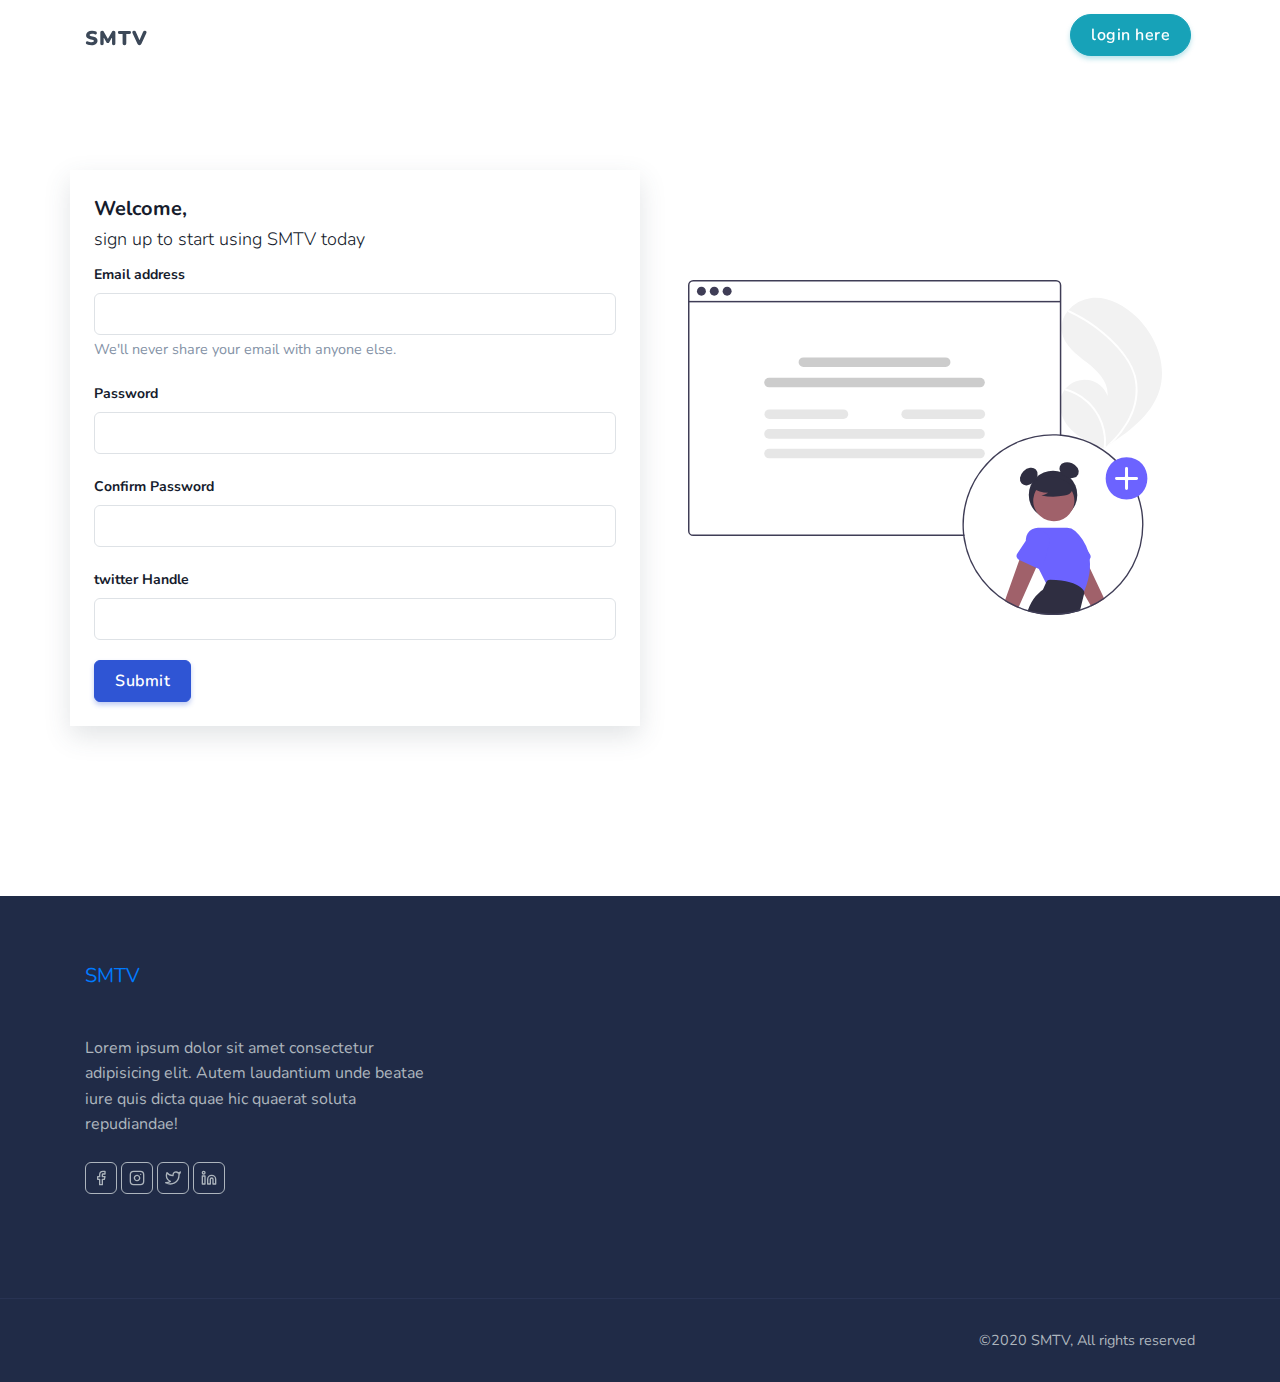
==== commit cb76ebd5: "switch for login" ====
--- a/Auth.html
+++ b/Auth.html
@@ -59,197 +59,201 @@
 </head>
 
 <body style="overflow: visible;">
-    <!-- Navbar STart -->
-    <header id="topnav" class="defaultscroll sticky">
-        <div class="container">
-            <!-- Logo container-->
-            <div>
-                <a class="logo" href="./index.html">
-                    <h1 class="navbar-brand font-weight-bolder">SMTV</h1>
-                </a>
-            </div>
-            <div class="buy-button">
-                <a href="#" class="btn btn-info rounded-pill mr-sm-1" v-if="login_btn" @click="to_login">login here</a>
-                <a href="./Auth.html" class="btn btn-primary" v-else @click="to_sign_up">Sign up Now</a>
-            </div>
-            <!--end login button-->
-            <!-- End Logo container-->
-            <div class="menu-extras">
-                <div class="menu-item">
-                    <!-- Mobile menu toggle-->
-                    <a class="navbar-toggle">
-                        <div class="lines">
-                            <span></span>
-                            <span></span>
-                            <span></span>
-                        </div>
+    <!-- for vue app -->
+    <div id="app">
+        <!-- Navbar STart -->
+        <header id="topnav" class="defaultscroll sticky">
+            <div class="container">
+                <!-- Logo container-->
+                <div>
+                    <a class="logo" href="./index.html">
+                        <h1 class="navbar-brand font-weight-bolder">SMTV</h1>
                     </a>
-                    <!-- End mobile menu toggle-->
-                </div>
-            </div>
-
-            <div id="navigation">
-                <!-- Navigation Menu-->
-                <ul class="navigation-menu">
-                    <!-- <li><a href="#">Home</a></li> -->
-                    <!-- <li><a href="#">Pricing</a></li>
+                </div>
+                <div class="buy-button">
+                    <a class="btn btn-info rounded-pill mr-sm-1" v-show="login_btn" @click="to_login">login here</a>
+                    <a class="btn btn-primary" v-show="sign_up_btn" @click="to_sign_up">Sign up Now</a>
+                </div>
+                <!--end login button-->
+                <!-- End Logo container-->
+                <div class="menu-extras">
+                    <div class="menu-item">
+                        <!-- Mobile menu toggle-->
+                        <a class="navbar-toggle">
+                            <div class="lines">
+                                <span></span>
+                                <span></span>
+                                <span></span>
+                            </div>
+                        </a>
+                        <!-- End mobile menu toggle-->
+                    </div>
+                </div>
+
+                <div id="navigation">
+                    <!-- Navigation Menu-->
+                    <ul class="navigation-menu">
+                        <!-- <li><a href="#">Home</a></li> -->
+                        <!-- <li><a href="#">Pricing</a></li>
                     <li><a href="#">About</a></li>
                     <li><a href="#">Contact</a></li> -->
 
-                </ul>
-                <!--end navigation menu-->
-                <div class="buy-menu-btn d-none">
-                    <a href="#" class="btn btn-info rounded-lg m-0">login here</a><br><br>
-                    <a href="./Auth.html" class="btn btn-primary m-0">Sign up
-                        Now</a>
-                </div>
-                <!--end login button-->
-            </div>
-            <!--end navigation-->
-        </div>
-        <!--end container-->
-    </header>
-    <!--end header-->
-    <!-- Navbar End -->
-
-    <!-- Hero Start -->
-    <section class="bg-half-170 d-table w-100">
-        <div class="container" id="app">
-            <div class="row align-items-center">
-                <div class="col-md-6 shadow-lg p-4" v-show="sign_up_con">
-                 <h3 class="lead font-weight-bold">Welcome,<br>
-                 <span class="small font-weight-light">sign up to start using SMTV today</span></h3>
-                    <form>
-                        <div class="form-group">
-                            <label for="exampleInputEmail1">Email address</label>
-                            <input type="email" class="form-control">
-                            <small id="emailHelp" class="form-text text-muted">We'll never share your email with anyone else.</small>
+                    </ul>
+                    <!--end navigation menu-->
+                    <div class="buy-menu-btn d-none">
+                        <a href="#" class="btn btn-info rounded-lg m-0">login here</a><br><br>
+                        <a href="./Auth.html" class="btn btn-primary m-0">Sign up
+                            Now</a>
+                    </div>
+                    <!--end login button-->
+                </div>
+                <!--end navigation-->
+            </div>
+            <!--end container-->
+        </header>
+        <!--end header-->
+        <!-- Navbar End -->
+
+        <!-- Hero Start -->
+        <section class="bg-half-170 d-table w-100">
+            <div class="container">
+                <div class="row align-items-center">
+                    <div class="col-md-6 shadow-lg p-4" v-if="sign_up_con">
+                        <h3 class="lead font-weight-bold">Welcome,<br>
+                            <span class="small font-weight-light">sign up to start using SMTV today</span></h3>
+                        <form>
+                            <div class="form-group">
+                                <label for="exampleInputEmail1">Email address</label>
+                                <input type="email" class="form-control">
+                                <small id="emailHelp" class="form-text text-muted">We'll never share your email with
+                                    anyone else.</small>
+                            </div>
+                            <div class="form-group">
+                                <label for="exampleInputPassword1">Password</label>
+                                <input type="password" class="form-control">
+                            </div>
+                            <div class="form-group">
+                                <label for="exampleInputPassword1">Confirm Password</label>
+                                <input type="password" class="form-control">
+                            </div>
+                            <div class="form-group">
+                                <label for="exampleInputPassword1">twitter Handle</label>
+                                <input type="text" class="form-control">
+                            </div>
+
+                            <button type="submit" class="btn btn-primary">Submit</button>
+                        </form>
+                    </div>
+                    <!--end col for sign up-->
+
+                    <div class="col-md-6 shadow-lg p-4" v-else>
+                        <h3 class="lead font-weight-bold">Hello,<br>
+                            <span class="small font-weight-light">Login to start using SMTV today</span></h3>
+                        <form>
+                            <div class="form-group">
+                                <label for="exampleInputEmail1">Email address</label>
+                                <input type="email" class="form-control">
+                            </div>
+                            <div class="form-group">
+                                <label for="exampleInputPassword1">Password</label>
+                                <input type="password" class="form-control">
+                            </div>
+
+                            <button type="submit" class="btn btn-info">Login</button>
+                        </form>
+                    </div>
+                    <!--end col for log in-->
+
+                    <div class="col-md-6 p-5">
+                        <img src="./images/undraw_Add_user_re_5oib.svg" class="img-fluid" alt="">
+                    </div>
+                    <!--end col-->
+                </div>
+                <!--end row-->
+            </div>
+            <!--end container-->
+        </section>
+        <!--end section-->
+
+
+        <!-- Footer Start -->
+        <footer class="footer">
+            <div class="container">
+                <div class="row">
+                    <div class="col-lg-4 col-12 mb-0 mb-md-4 pb-0 pb-md-2">
+                        <a href="./index.html" class="logo-footer">
+                            <p class="navbar-brand">SMTV</p>
+                        </a>
+                        <p class="mt-4">Lorem ipsum dolor sit amet consectetur adipisicing elit. Autem laudantium unde
+                            beatae iure quis dicta quae hic quaerat soluta repudiandae!</p>
+                        <ul class="list-unstyled social-icon social mb-0 mt-4">
+                            <li class="list-inline-item"><a href="javascript:void(0)" class="rounded"><svg
+                                        xmlns="http://www.w3.org/2000/svg" width="24" height="24" viewBox="0 0 24 24"
+                                        fill="none" stroke="currentColor" stroke-width="2" stroke-linecap="round"
+                                        stroke-linejoin="round" class="feather feather-facebook fea icon-sm fea-social">
+                                        <path d="M18 2h-3a5 5 0 0 0-5 5v3H7v4h3v8h4v-8h3l1-4h-4V7a1 1 0 0 1 1-1h3z">
+                                        </path>
+                                    </svg></a></li>
+                            <li class="list-inline-item"><a href="javascript:void(0)" class="rounded"><svg
+                                        xmlns="http://www.w3.org/2000/svg" width="24" height="24" viewBox="0 0 24 24"
+                                        fill="none" stroke="currentColor" stroke-width="2" stroke-linecap="round"
+                                        stroke-linejoin="round"
+                                        class="feather feather-instagram fea icon-sm fea-social">
+                                        <rect x="2" y="2" width="20" height="20" rx="5" ry="5"></rect>
+                                        <path d="M16 11.37A4 4 0 1 1 12.63 8 4 4 0 0 1 16 11.37z"></path>
+                                        <line x1="17.5" y1="6.5" x2="17.51" y2="6.5"></line>
+                                    </svg></a></li>
+                            <li class="list-inline-item"><a href="javascript:void(0)" class="rounded"><svg
+                                        xmlns="http://www.w3.org/2000/svg" width="24" height="24" viewBox="0 0 24 24"
+                                        fill="none" stroke="currentColor" stroke-width="2" stroke-linecap="round"
+                                        stroke-linejoin="round" class="feather feather-twitter fea icon-sm fea-social">
+                                        <path
+                                            d="M23 3a10.9 10.9 0 0 1-3.14 1.53 4.48 4.48 0 0 0-7.86 3v1A10.66 10.66 0 0 1 3 4s-4 9 5 13a11.64 11.64 0 0 1-7 2c9 5 20 0 20-11.5a4.5 4.5 0 0 0-.08-.83A7.72 7.72 0 0 0 23 3z">
+                                        </path>
+                                    </svg></a></li>
+                            <li class="list-inline-item"><a href="javascript:void(0)" class="rounded"><svg
+                                        xmlns="http://www.w3.org/2000/svg" width="24" height="24" viewBox="0 0 24 24"
+                                        fill="none" stroke="currentColor" stroke-width="2" stroke-linecap="round"
+                                        stroke-linejoin="round" class="feather feather-linkedin fea icon-sm fea-social">
+                                        <path
+                                            d="M16 8a6 6 0 0 1 6 6v7h-4v-7a2 2 0 0 0-2-2 2 2 0 0 0-2 2v7h-4v-7a6 6 0 0 1 6-6z">
+                                        </path>
+                                        <rect x="2" y="9" width="4" height="12"></rect>
+                                        <circle cx="4" cy="4" r="2"></circle>
+                                    </svg></a></li>
+                        </ul>
+                        <!--end icon-->
+                    </div>
+                    <!--end col-->
+
+                    <!--end col-->
+                </div>
+                <!--end row-->
+            </div>
+            <!--end container-->
+        </footer>
+        <!--end footer-->
+        <footer class="footer footer-bar">
+            <div class="container text-center">
+                <div class="row align-items-center">
+                    <div class="col-sm-12">
+                        <div class="text-sm-right">
+                            <p class="mb-0 small">©2020 SMTV, All rights reserved</p>
                         </div>
-                        <div class="form-group">
-                            <label for="exampleInputPassword1">Password</label>
-                            <input type="password" class="form-control">
-                        </div>
-                        <div class="form-group">
-                            <label for="exampleInputPassword1">Confirm Password</label>
-                            <input type="password" class="form-control" >
-                        </div>
-                        <div class="form-group">
-                            <label for="exampleInputPassword1">twitter Handle</label>
-                            <input type="text" class="form-control" >
-                        </div>
-                        
-                        <button type="submit" class="btn btn-primary">Submit</button>
-                    </form>
-                </div>
-                <!--end col for sign up-->
-
-                 <div class="col-md-6 shadow-lg p-4" v-show="login_con">
-                 <h3 class="lead font-weight-bold">Hello,<br>
-                 <span class="small font-weight-light">Login to start using SMTV today</span></h3>
-                    <form>
-                        <div class="form-group">
-                            <label for="exampleInputEmail1">Email address</label>
-                            <input type="email" class="form-control">
-                        </div>
-                        <div class="form-group">
-                            <label for="exampleInputPassword1">Password</label>
-                            <input type="password" class="form-control">
-                        </div>
-                        
-                        <button type="submit" class="btn btn-info">Login</button>
-                    </form>
-                </div>
-                <!--end col for log in-->
-
-                <div class="col-md-6 p-5">
-                    <img src="./images/undraw_Add_user_re_5oib.svg" class="img-fluid" alt="">
-                </div>
-                <!--end col-->
-            </div>
-            <!--end row-->
-        </div>
-        <!--end container-->
-    </section>
-    <!--end section-->
-  
-
-    <!-- Footer Start -->
-    <footer class="footer">
-        <div class="container">
-            <div class="row">
-                <div class="col-lg-4 col-12 mb-0 mb-md-4 pb-0 pb-md-2">
-                    <a href="./index.html" class="logo-footer">
-                        <p class="navbar-brand">SMTV</p>
-                    </a>
-                    <p class="mt-4">Lorem ipsum dolor sit amet consectetur adipisicing elit. Autem laudantium unde
-                        beatae iure quis dicta quae hic quaerat soluta repudiandae!</p>
-                    <ul class="list-unstyled social-icon social mb-0 mt-4">
-                        <li class="list-inline-item"><a href="javascript:void(0)" class="rounded"><svg
-                                    xmlns="http://www.w3.org/2000/svg" width="24" height="24" viewBox="0 0 24 24"
-                                    fill="none" stroke="currentColor" stroke-width="2" stroke-linecap="round"
-                                    stroke-linejoin="round" class="feather feather-facebook fea icon-sm fea-social">
-                                    <path d="M18 2h-3a5 5 0 0 0-5 5v3H7v4h3v8h4v-8h3l1-4h-4V7a1 1 0 0 1 1-1h3z"></path>
-                                </svg></a></li>
-                        <li class="list-inline-item"><a href="javascript:void(0)" class="rounded"><svg
-                                    xmlns="http://www.w3.org/2000/svg" width="24" height="24" viewBox="0 0 24 24"
-                                    fill="none" stroke="currentColor" stroke-width="2" stroke-linecap="round"
-                                    stroke-linejoin="round" class="feather feather-instagram fea icon-sm fea-social">
-                                    <rect x="2" y="2" width="20" height="20" rx="5" ry="5"></rect>
-                                    <path d="M16 11.37A4 4 0 1 1 12.63 8 4 4 0 0 1 16 11.37z"></path>
-                                    <line x1="17.5" y1="6.5" x2="17.51" y2="6.5"></line>
-                                </svg></a></li>
-                        <li class="list-inline-item"><a href="javascript:void(0)" class="rounded"><svg
-                                    xmlns="http://www.w3.org/2000/svg" width="24" height="24" viewBox="0 0 24 24"
-                                    fill="none" stroke="currentColor" stroke-width="2" stroke-linecap="round"
-                                    stroke-linejoin="round" class="feather feather-twitter fea icon-sm fea-social">
-                                    <path
-                                        d="M23 3a10.9 10.9 0 0 1-3.14 1.53 4.48 4.48 0 0 0-7.86 3v1A10.66 10.66 0 0 1 3 4s-4 9 5 13a11.64 11.64 0 0 1-7 2c9 5 20 0 20-11.5a4.5 4.5 0 0 0-.08-.83A7.72 7.72 0 0 0 23 3z">
-                                    </path>
-                                </svg></a></li>
-                        <li class="list-inline-item"><a href="javascript:void(0)" class="rounded"><svg
-                                    xmlns="http://www.w3.org/2000/svg" width="24" height="24" viewBox="0 0 24 24"
-                                    fill="none" stroke="currentColor" stroke-width="2" stroke-linecap="round"
-                                    stroke-linejoin="round" class="feather feather-linkedin fea icon-sm fea-social">
-                                    <path
-                                        d="M16 8a6 6 0 0 1 6 6v7h-4v-7a2 2 0 0 0-2-2 2 2 0 0 0-2 2v7h-4v-7a6 6 0 0 1 6-6z">
-                                    </path>
-                                    <rect x="2" y="9" width="4" height="12"></rect>
-                                    <circle cx="4" cy="4" r="2"></circle>
-                                </svg></a></li>
-                    </ul>
-                    <!--end icon-->
-                </div>
-                <!--end col-->
-
-                <!--end col-->
-            </div>
-            <!--end row-->
-        </div>
-        <!--end container-->
-    </footer>
-    <!--end footer-->
-    <footer class="footer footer-bar">
-        <div class="container text-center">
-            <div class="row align-items-center">
-                <div class="col-sm-12">
-                    <div class="text-sm-right">
-                        <p class="mb-0 small">©2020 SMTV, All rights reserved</p>
-                    </div>
-                </div>
-                <!--end col-->
-
-
-                <!--end col-->
-            </div>
-            <!--end row-->
-        </div>
-        <!--end container-->
-    </footer>
-    <!--end footer-->
-    <!-- Footer End -->
-
-
-
+                    </div>
+                    <!--end col-->
+
+
+                    <!--end col-->
+                </div>
+                <!--end row-->
+            </div>
+            <!--end container-->
+        </footer>
+        <!--end footer-->
+        <!-- Footer End -->
+    </div>
+    <!-- end of app for vue -->
 
     <!-- javascript -->
     <script src="./SMTV_assets/jquery-3.5.1.min.js.download"></script>
@@ -269,7 +273,6 @@
     <script src="./SMTV_assets/app.js.download"></script>
     <script src="./js/vue.js"></script>
     <script src="./js/spine.js"></script>
-
 </body>
 
 </html>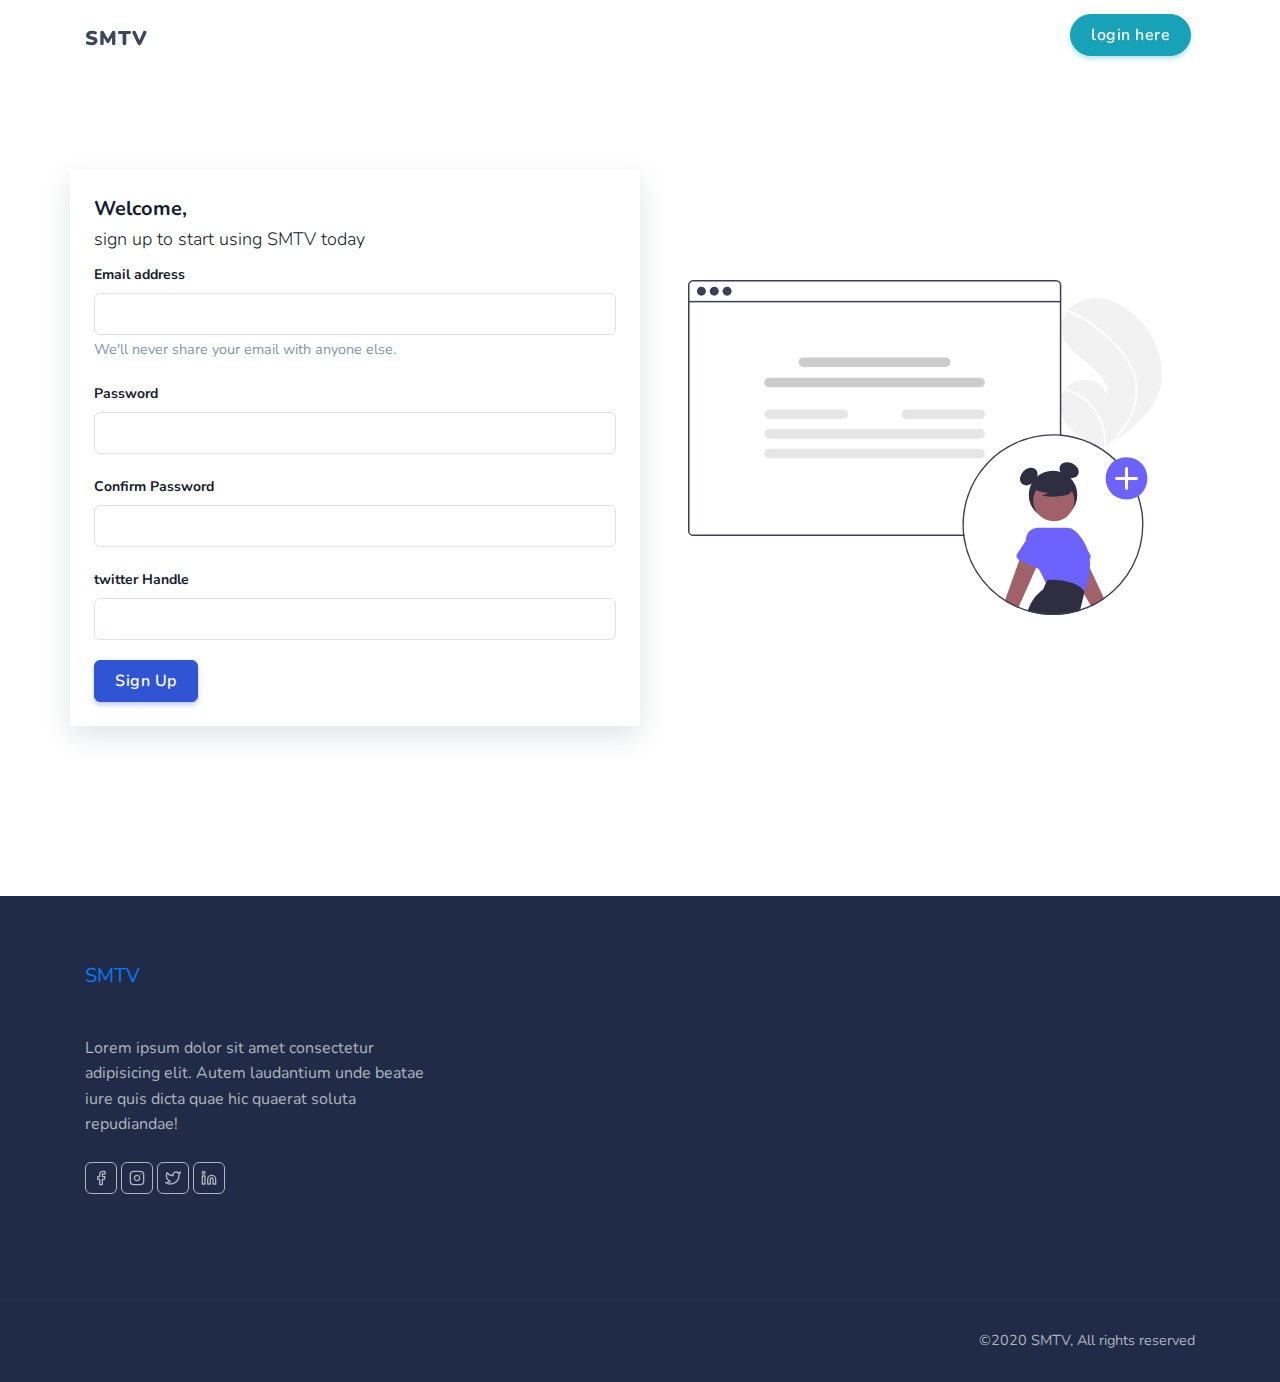
==== commit 65ea2fdb: "toggle auth" ====
--- a/Auth.html
+++ b/Auth.html
@@ -56,6 +56,7 @@
             opacity: var(--uim-quinary-opacity);
         }
     </style>
+
 </head>
 
 <body style="overflow: visible;">
@@ -101,9 +102,8 @@
                     </ul>
                     <!--end navigation menu-->
                     <div class="buy-menu-btn d-none">
-                        <a href="#" class="btn btn-info rounded-lg m-0">login here</a><br><br>
-                        <a href="./Auth.html" class="btn btn-primary m-0">Sign up
-                            Now</a>
+                        <a class="btn btn-info rounded-pill mr-sm-1" v-show="login_btn" @click="to_login">login here</a>
+                        <a class="btn btn-primary" v-show="sign_up_btn" @click="to_sign_up">Sign up Now</a>
                     </div>
                     <!--end login button-->
                 </div>
@@ -141,7 +141,7 @@
                                 <input type="text" class="form-control">
                             </div>
 
-                            <button type="submit" class="btn btn-primary">Submit</button>
+                            <button type="submit" class="btn btn-primary">Sign Up</button>
                         </form>
                     </div>
                     <!--end col for sign up-->
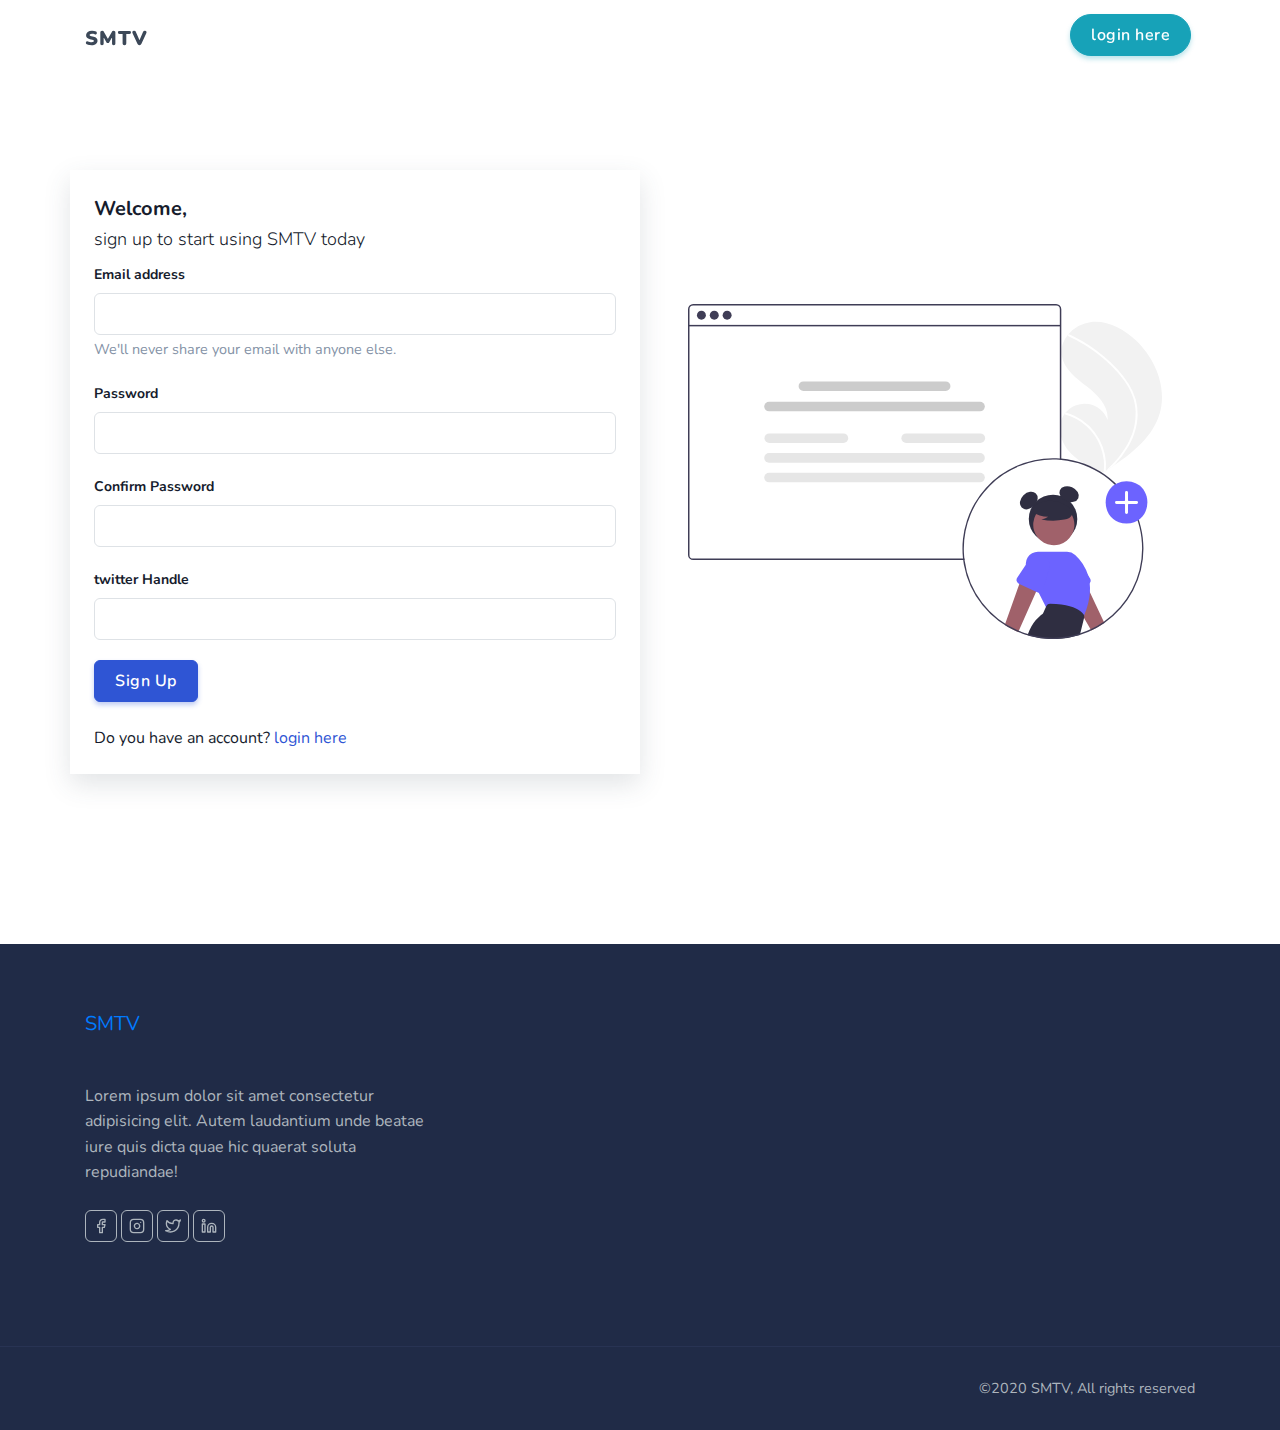
==== commit aff90ae1: "toggle to text" ====
--- a/Auth.html
+++ b/Auth.html
@@ -118,7 +118,7 @@
         <section class="bg-half-170 d-table w-100">
             <div class="container">
                 <div class="row align-items-center">
-                    <div class="col-md-6 shadow-lg p-4" v-if="sign_up_con">
+                    <div class="col-md-6 shadow-lg p-4" v-show="sign_up_con">
                         <h3 class="lead font-weight-bold">Welcome,<br>
                             <span class="small font-weight-light">sign up to start using SMTV today</span></h3>
                         <form>
@@ -141,12 +141,15 @@
                                 <input type="text" class="form-control">
                             </div>
 
-                            <button type="submit" class="btn btn-primary">Sign Up</button>
+                            <button type="submit" class="btn btn-primary">Sign Up</button><br><br>
+                            <span>Do you have an account?</span> <a class="text-primary" v-show="login_btn"
+                                @click="to_login">
+                                login here</a>
                         </form>
                     </div>
                     <!--end col for sign up-->
 
-                    <div class="col-md-6 shadow-lg p-4" v-else>
+                    <div class="col-md-6 shadow-lg p-4" v-show="login_con">
                         <h3 class="lead font-weight-bold">Hello,<br>
                             <span class="small font-weight-light">Login to start using SMTV today</span></h3>
                         <form>
@@ -159,10 +162,34 @@
                                 <input type="password" class="form-control">
                             </div>
 
-                            <button type="submit" class="btn btn-info">Login</button>
+                            <div class="form-group form-check px-2">
+                                <label class="form-check-label" for="exampleCheck1">Forgot password? <a
+                                        class="text-primary" for="exampleCheck1" @click="recovery_mode">click
+                                        here</a></label>
+                            </div>
+
+                            <button type="submit" class="btn btn-info">Login</button><br><br>
+                            <span>No account yet?</span> <a class="text-primary" v-show="sign_up_btn"
+                                @click="to_sign_up">Sign up here</a>
                         </form>
                     </div>
                     <!--end col for log in-->
+
+                    <div class="col-md-6 shadow-lg p-4" v-show="recovery_con">
+                        <h3 class="lead font-weight-bold">You are in recovery mode,<br>
+                            <span class="small font-weight-light">Enter your email on sign up to proceed to
+                                recovery</span></h3>
+                        <form>
+                            <div class="form-group">
+                                <label for="exampleInputEmail1">Email address</label>
+                                <input type="email" class="form-control">
+                            </div>
+                            <button type="submit" class="btn btn-primary">Submit</button><br><br>
+                            <span>No account yet?</span> <a class="text-primary" v-show="sign_up_btn"
+                                @click="to_sign_up">Sign up here</a>
+                        </form>
+                    </div>
+                    <!--end col for recovery-->
 
                     <div class="col-md-6 p-5">
                         <img src="./images/undraw_Add_user_re_5oib.svg" class="img-fluid" alt="">
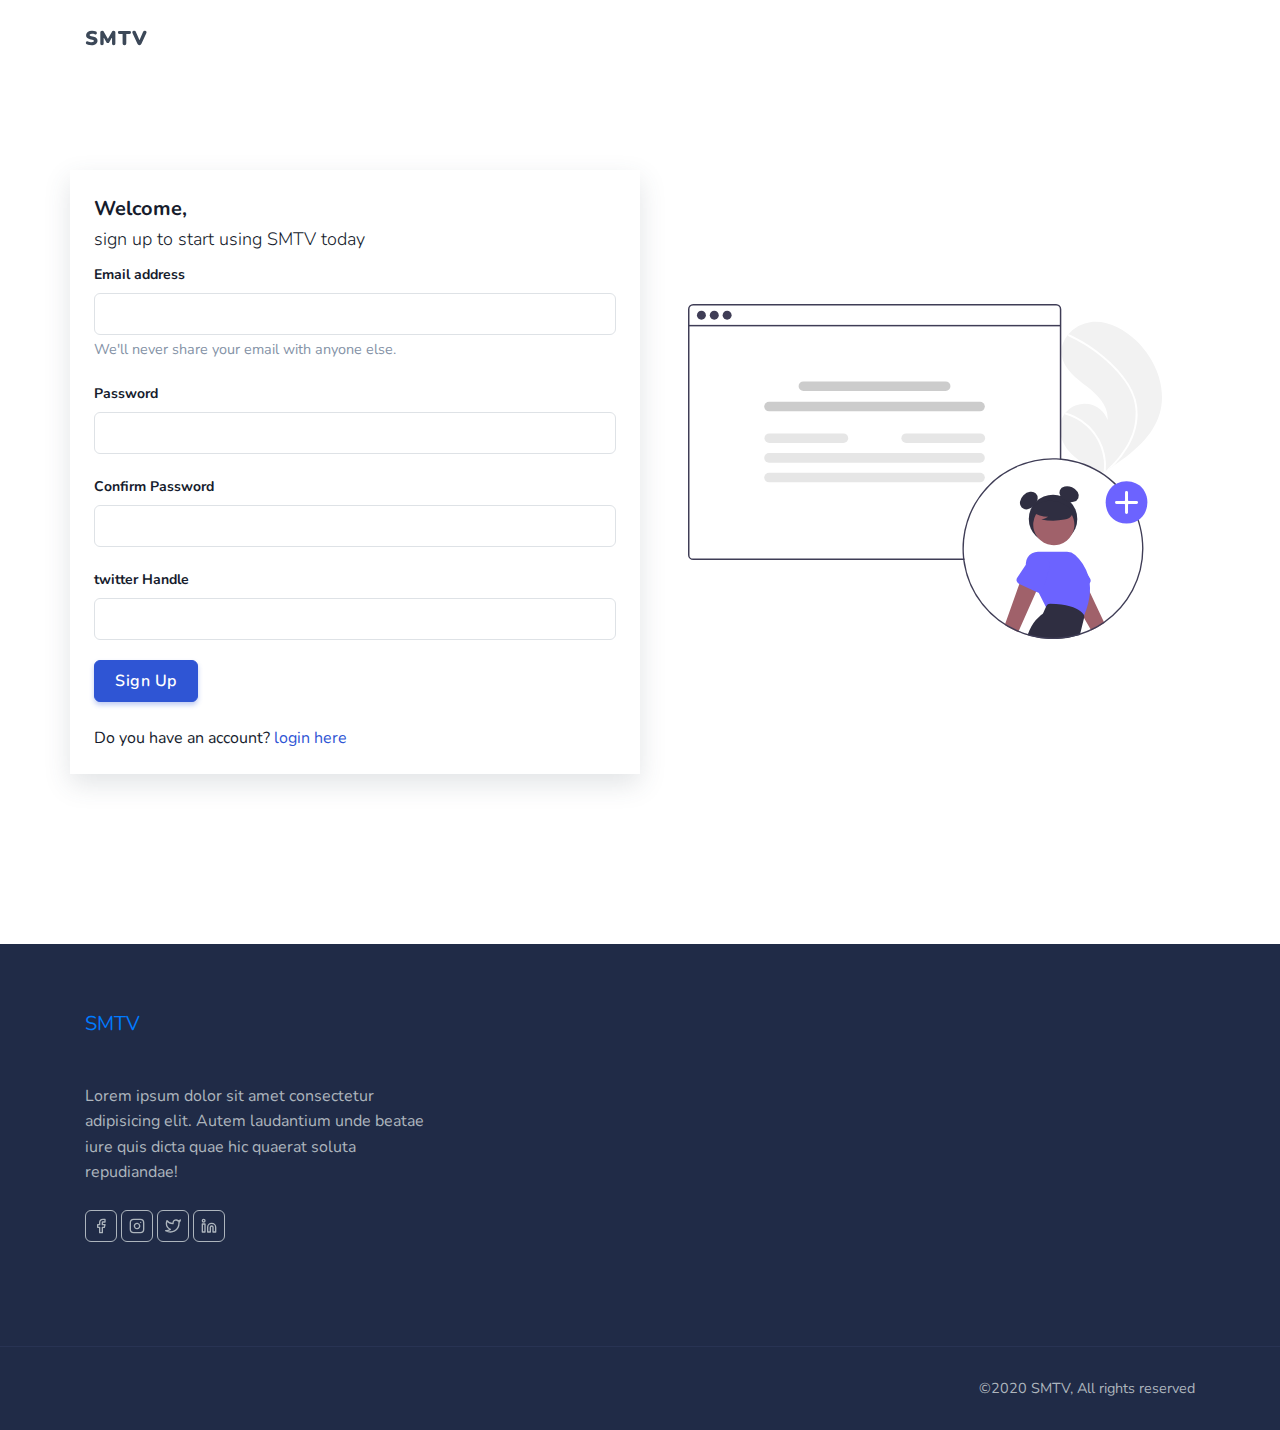
==== commit c6549e72: "no btn in auth toggle" ====
--- a/Auth.html
+++ b/Auth.html
@@ -71,10 +71,6 @@
                         <h1 class="navbar-brand font-weight-bolder">SMTV</h1>
                     </a>
                 </div>
-                <div class="buy-button">
-                    <a class="btn btn-info rounded-pill mr-sm-1" v-show="login_btn" @click="to_login">login here</a>
-                    <a class="btn btn-primary" v-show="sign_up_btn" @click="to_sign_up">Sign up Now</a>
-                </div>
                 <!--end login button-->
                 <!-- End Logo container-->
                 <div class="menu-extras">
@@ -89,23 +85,6 @@
                         </a>
                         <!-- End mobile menu toggle-->
                     </div>
-                </div>
-
-                <div id="navigation">
-                    <!-- Navigation Menu-->
-                    <ul class="navigation-menu">
-                        <!-- <li><a href="#">Home</a></li> -->
-                        <!-- <li><a href="#">Pricing</a></li>
-                    <li><a href="#">About</a></li>
-                    <li><a href="#">Contact</a></li> -->
-
-                    </ul>
-                    <!--end navigation menu-->
-                    <div class="buy-menu-btn d-none">
-                        <a class="btn btn-info rounded-pill mr-sm-1" v-show="login_btn" @click="to_login">login here</a>
-                        <a class="btn btn-primary" v-show="sign_up_btn" @click="to_sign_up">Sign up Now</a>
-                    </div>
-                    <!--end login button-->
                 </div>
                 <!--end navigation-->
             </div>
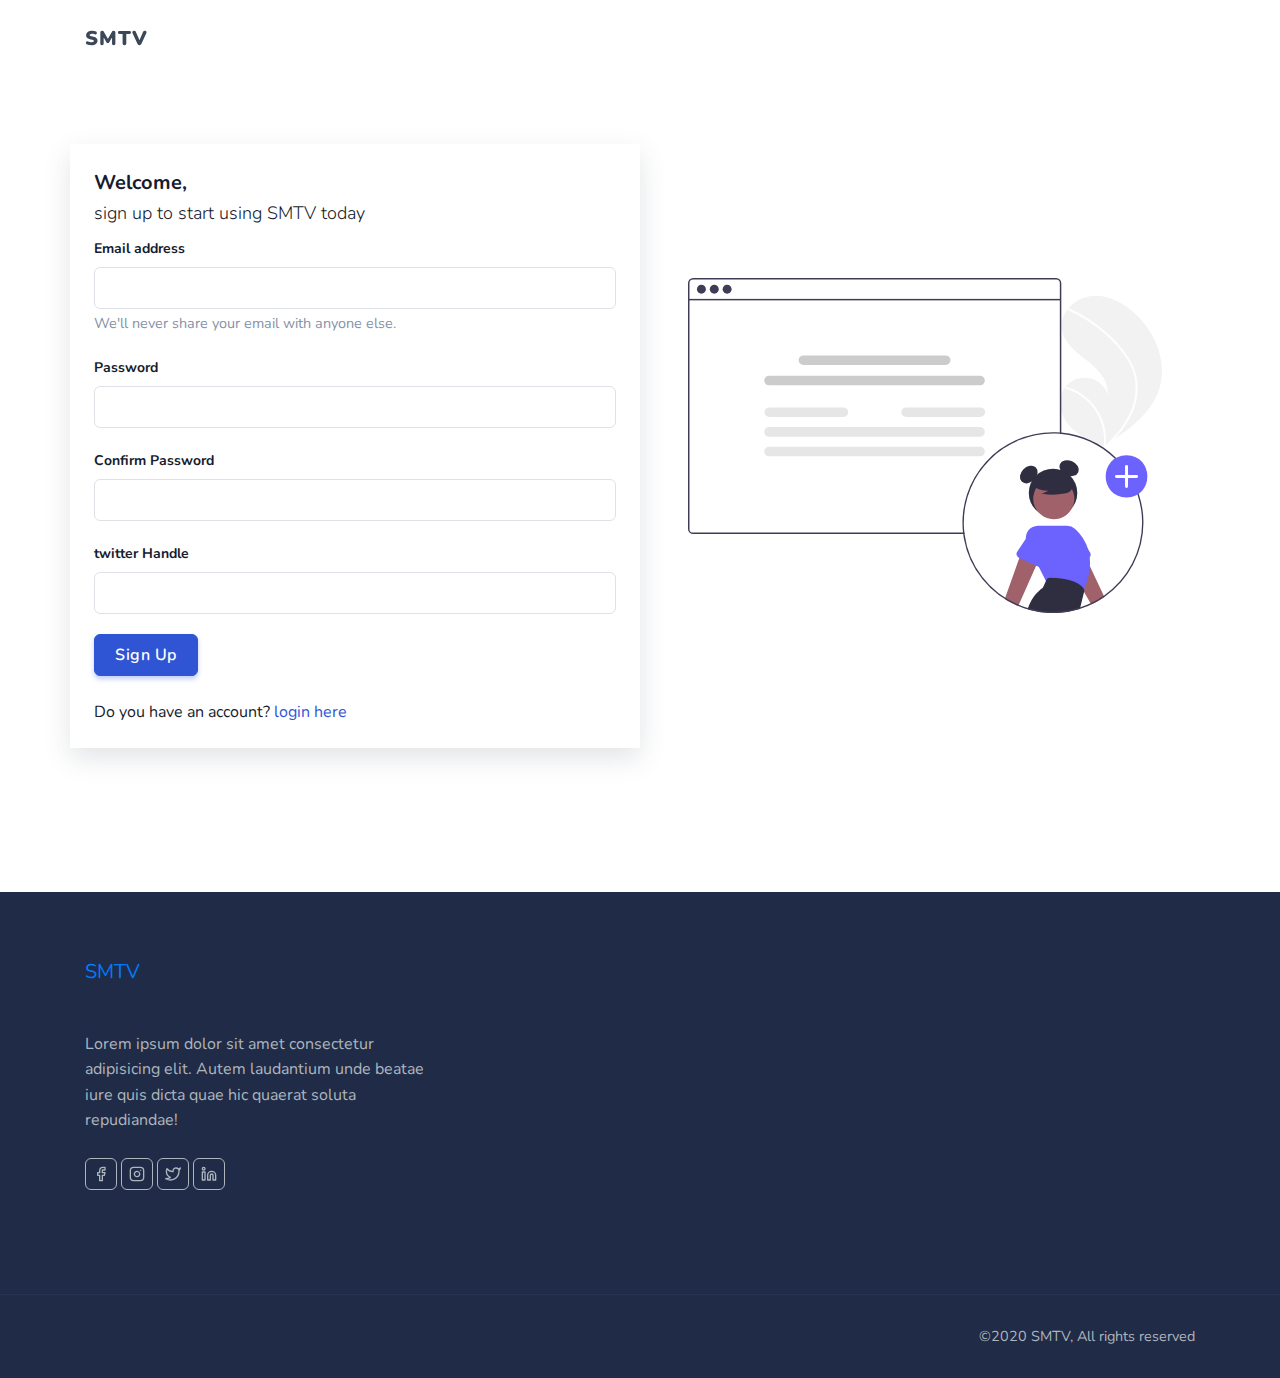
==== commit c152c3a1: "link sign in" ====
--- a/Auth.html
+++ b/Auth.html
@@ -73,19 +73,7 @@
                 </div>
                 <!--end login button-->
                 <!-- End Logo container-->
-                <div class="menu-extras">
-                    <div class="menu-item">
-                        <!-- Mobile menu toggle-->
-                        <a class="navbar-toggle">
-                            <div class="lines">
-                                <span></span>
-                                <span></span>
-                                <span></span>
-                            </div>
-                        </a>
-                        <!-- End mobile menu toggle-->
-                    </div>
-                </div>
+
                 <!--end navigation-->
             </div>
             <!--end container-->
@@ -278,7 +266,7 @@
     <!-- Main Js -->
     <script src="./SMTV_assets/app.js.download"></script>
     <script src="./js/vue.js"></script>
-    <script src="./js/spine.js"></script>
+    <script src="./js/script2.js"></script>
 </body>
 
 </html>--- a/Css/style.css
+++ b/Css/style.css
@@ -2774,6 +2774,9 @@
   #topnav .buy-button {
     display: none;
   }
+  .menu-extras{
+  display: block !important;
+} 
   #topnav .buy-menu-btn {
     display: block !important;
     margin: 0 10px;
@@ -2781,6 +2784,10 @@
   }
   #topnav .navbar-toggle .lines {
     margin-right: 0 !important;
+  }
+  .title-heading .btn {
+    position: relative;
+    left: 25% !important;
   }
 }
 
@@ -2805,7 +2812,7 @@
 }
 
 .bg-half-170 {
-  padding: 170px 0;
+  padding: 16vh 0 !important;
   background-size: cover;
   -ms-flex-item-align: center;
       -ms-grid-row-align: center;
@@ -4596,6 +4603,10 @@
 }
 
 @media (max-width: 768px) {
+.menu-extras{
+  display: none;
+} 
+
   .cover-user .padding-less {
     position: relative !important;
     height: 400px !important;
@@ -4945,7 +4956,22 @@
 }
 .title-heading .btn{
   position: relative;
-  left: 20% !important;
-}
-
+  left: 28% !important;
+}
+
+.main-view{
+  margin-left:0px !important;
+  margin-right:0px !important;
+}
+}
+
+@media only screen and (max-width: 375px) {
+  .title-heading .btn {
+    left: 24% !important;
+  }
+}
+@media only screen and (max-width: 320px) {
+  .title-heading .btn {
+    left: 20% !important;
+  }
 }